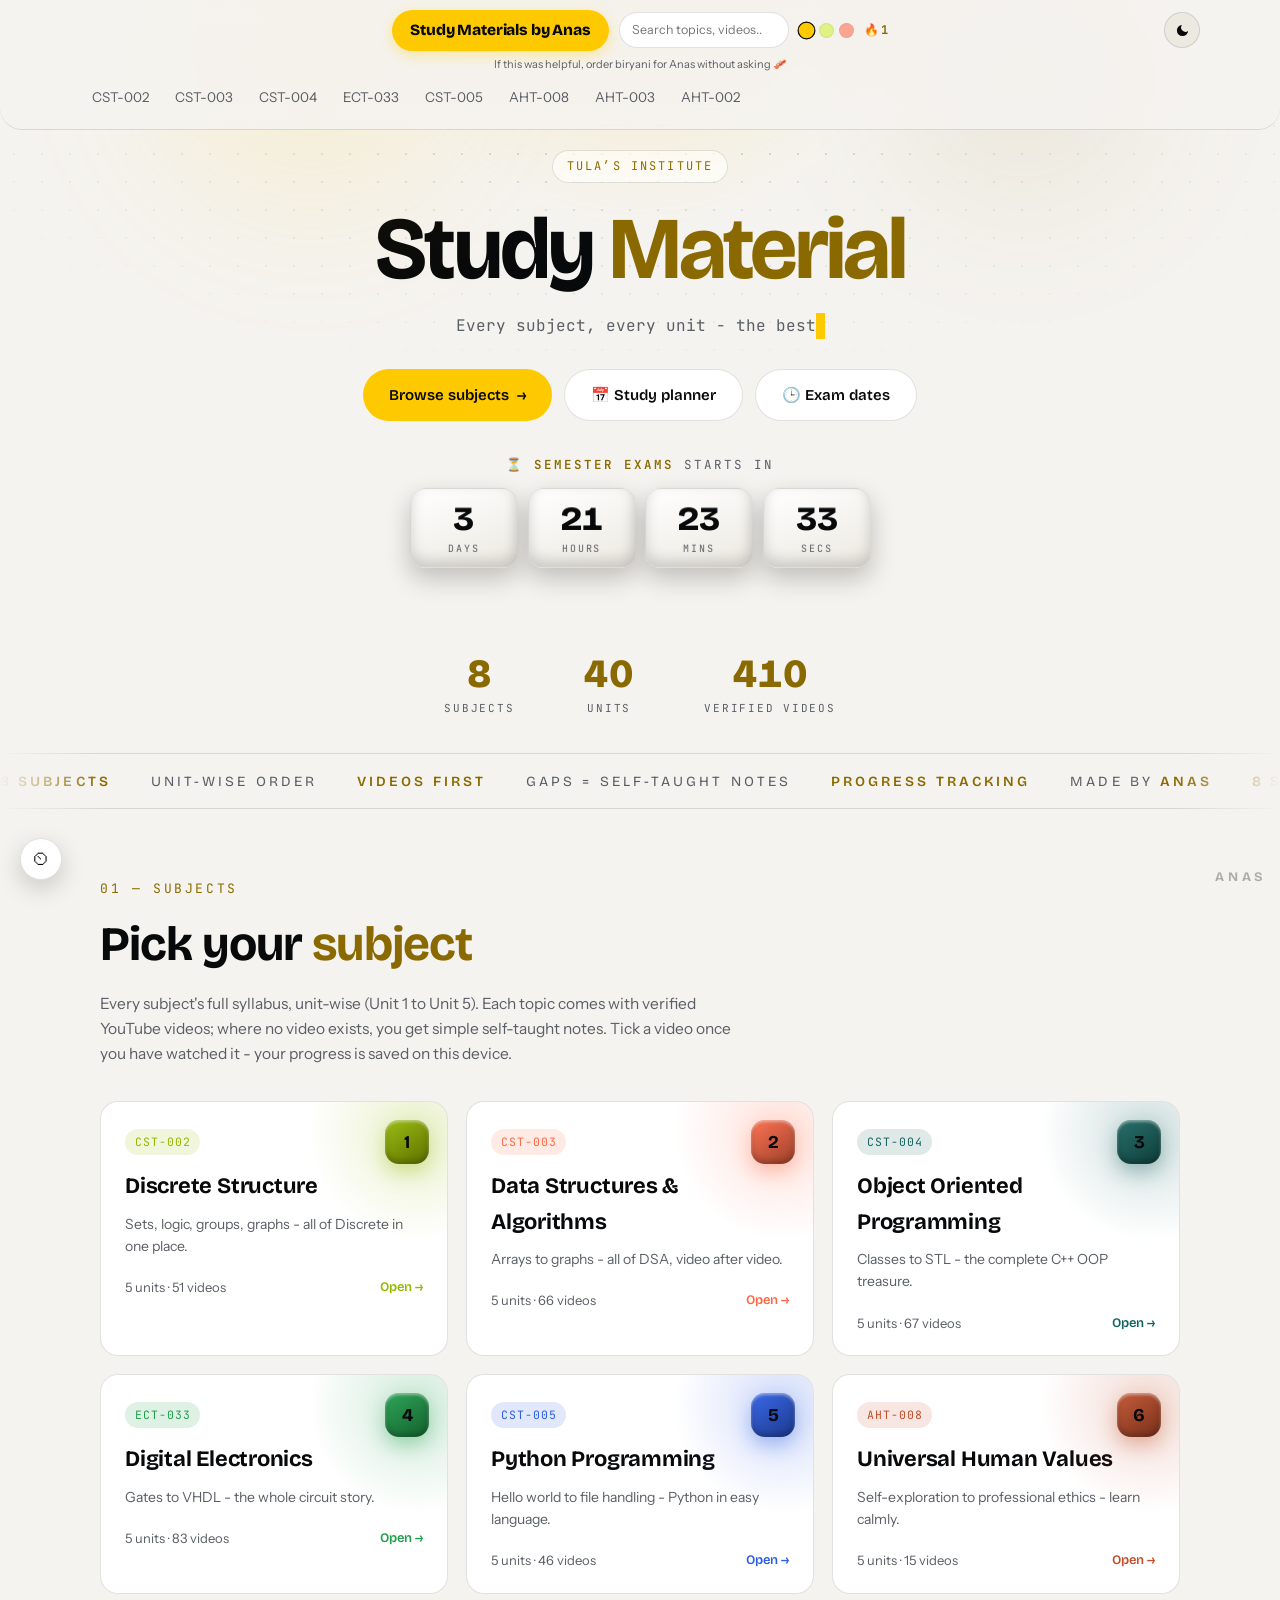
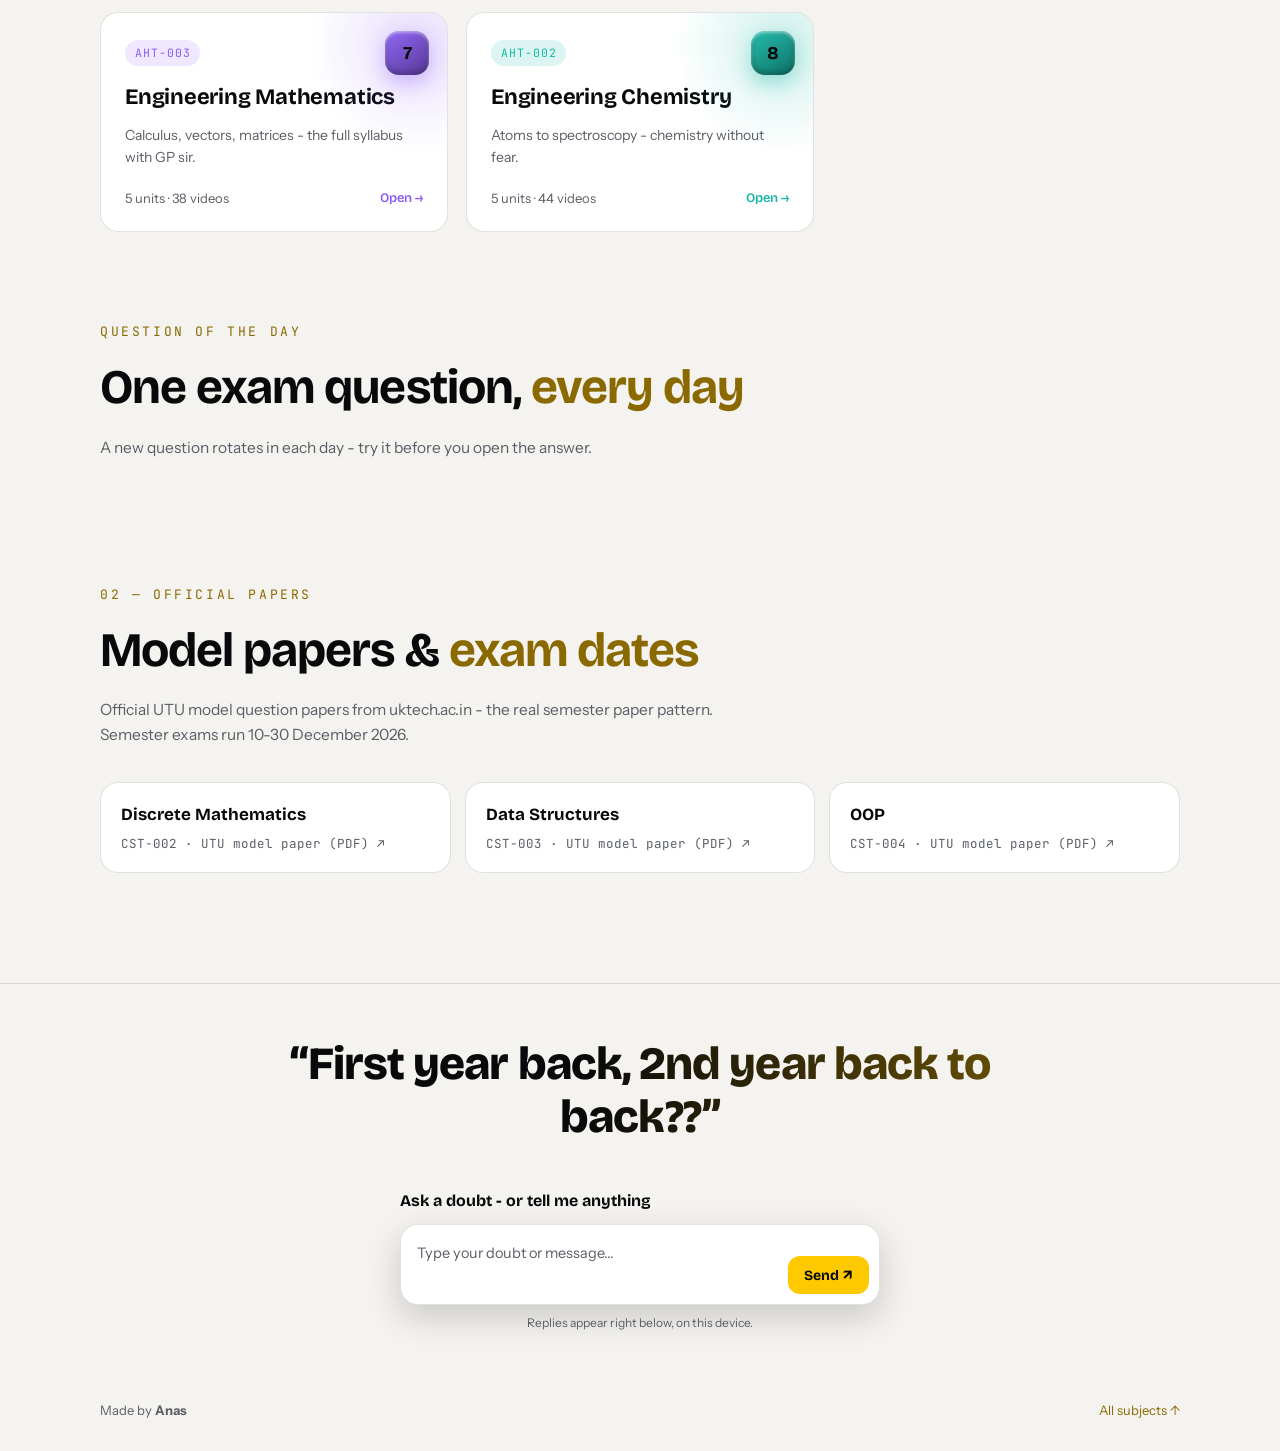
==== index.html @ 9048f7e6 "Question of the day: 32 exam-style Q&A rotating daily (hub + subject pages)" ====
<!DOCTYPE html>
<html lang="en" data-theme="hub" data-palette="p1">
<head>
<meta charset="UTF-8">
<meta name="viewport" content="width=device-width, initial-scale=1.0">
<title>Study Materials by Anas - every subject, one place</title>
<meta name="description" content="Best YouTube videos and simple notes for all Sem III and first-year subjects - unit-wise, in one place. By Anas.">
<link rel="canonical" href="https://anasamin822-dotcom.github.io/study-materials/">
<link rel="manifest" href="manifest.webmanifest">
<meta name="theme-color" content="#0B0B0F">
<link rel="apple-touch-icon" href="assets/icon-192.png">
<link rel="icon" href="data:image/svg+xml,%3Csvg xmlns='http://www.w3.org/2000/svg' viewBox='0 0 100 100'%3E%3Ctext y='.9em' font-size='90' font-family='sans-serif' font-weight='bold' fill='%23FFC900'%3EA%3C/text%3E%3C/svg%3E">
<link rel="preconnect" href="https://fonts.googleapis.com">
<link rel="preconnect" href="https://fonts.gstatic.com" crossorigin>
<link href="https://fonts.googleapis.com/css2?family=Bricolage+Grotesque:opsz,wght@12..96,400;12..96,600;12..96,700;12..96,800&family=Instrument+Sans:ital,wght@0,400;0,500;0,600;0,700;1,400&family=JetBrains+Mono:wght@400;600&display=swap" rel="stylesheet">
<script src="assets/mode.js?v=1794426647"></script>
<link rel="stylesheet" href="assets/style.css?v=1794426647">
</head>
<body data-page="hub">
<div class="page-loader"><span>Study Materials <b>by Anas</b></span></div>
<div class="dot-bg"></div>
<div class="scroll-progress"></div>
<nav class="nav">
  <div class="nav-row">
    <a class="brand" href="./">Study Materials by Anas</a>
    <div class="nav-tools">
    <div class="nav-search">
      <input type="search" data-search placeholder="Search topics, videos..." aria-label="Search topics and videos" autocomplete="off">
      <div class="search-drop" data-drop hidden></div>
    </div>
    <button class="lang-btn" type="button" data-lang-toggle hidden aria-label="Notes language toggle">EN</button>
    <div class="pal-dots" role="group" aria-label="Colour palette">
      <button type="button" data-pal="p1" style="--dot:#FFC900" aria-label="Amber palette"></button>
      <button type="button" data-pal="p2" style="--dot:#CDF22B" aria-label="Lime palette"></button>
      <button type="button" data-pal="p3" style="--dot:#FF6845" aria-label="Coral palette"></button>
    </div>
    <span class="streak" data-streak hidden title="Day streak">&#128293;<b></b></span>
    <button class="mode-toggle" type="button" aria-label="Light/dark mode toggle" aria-pressed="false"><svg class="moon" width="15" height="15" viewBox="0 0 24 24" fill="currentColor"><path d="M21 12.79A9 9 0 1 1 11.21 3 7 7 0 0 0 21 12.79z"/></svg><svg class="sun" width="16" height="16" viewBox="0 0 24 24" fill="none" stroke="currentColor" stroke-width="2" stroke-linecap="round"><circle cx="12" cy="12" r="4.2" fill="currentColor" stroke="none"/><path d="M12 2v2.5M12 19.5V22M2 12h2.5M19.5 12H22M4.6 4.6l1.8 1.8M17.6 17.6l1.8 1.8M4.6 19.4l1.8-1.8M17.6 6.4l1.8-1.8"/></svg></button>
    </div>
  </div>
  <div class="brand-quote">If this was helpful, order biryani for Anas without asking &#129363;</div>
  <div class="links"><a href="./subjects/discrete.html">CST-002</a><a href="./subjects/dsa.html">CST-003</a><a href="./subjects/oop.html">CST-004</a><a href="./subjects/de.html">ECT-033</a><a href="./subjects/python.html">CST-005</a><a href="./subjects/uhv.html">AHT-008</a><a href="./subjects/maths.html">AHT-003</a><a href="./subjects/chem.html">AHT-002</a></div>
</nav>
<header class="hero">
  <div class="aurora a1"></div><div class="aurora a2"></div>
  <div class="spotlight"></div>
  <span class="kicker">Tula&#8217;s Institute</span>
  <h1>Study <span class="accent">Material</span></h1>
  <div class="type" data-typewriter="Every subject, every unit - the best videos first, and simple notes where no video exists."></div>
  <div class="cta-row">
    <a class="btn btn-primary" data-magnetic href="#subjects">Browse subjects <span class="arrow">&rarr;</span></a>
    <a class="btn btn-ghost" data-magnetic href="planner.html">&#128197; Study planner</a>
    <a class="btn btn-ghost" data-magnetic href="datesheet.html">&#128338; Exam dates</a>
  </div>
  <div class="countdown reveal" data-countdown>
  <div class="cd-label">&#9203; <span data-cd-label>CIE 2</span> starts in</div>
  <div class="cd-grid">
    <div class="cd-card"><b data-cd-d>--</b><small>days</small></div>
    <div class="cd-card"><b data-cd-h>--</b><small>hours</small></div>
    <div class="cd-card"><b data-cd-m>--</b><small>mins</small></div>
    <div class="cd-card"><b data-cd-s>--</b><small>secs</small></div>
  </div>
</div>
</header>
<div class="stats-strip reveal">
  <div class="stat"><b data-count="8">0</b><span>subjects</span></div>
  <div class="stat"><b data-count="40">0</b><span>units</span></div>
  <div class="stat"><b data-count="410">0</b><span>verified videos</span></div>
</div>
<div class="marquee"><div class="track">
  <span><b>8 subjects</b></span><span>unit-wise order</span><span><b>videos first</b></span><span>gaps = self-taught notes</span><span><b>progress tracking</b></span><span>made by <b>Anas</b></span>
</div></div>
<main class="wrap">
<div class="continue-chip" data-continue hidden></div>
<section class="section" id="subjects">
  <div class="section-head reveal">
    <div class="num">01 &mdash; SUBJECTS</div>
    <h2>Pick your <span style="color:var(--accent-strong)">subject</span></h2>
    <p>Every subject's full syllabus, unit-wise (Unit 1 to Unit 5). Each topic comes with verified YouTube videos; where no video exists, you get simple self-taught notes. Tick a video once you have watched it - your progress is saved on this device.</p>
  </div>
  <div class="grid-cards">
<a class="card reveal" data-tilt style="--card-accent:#94B800" href="subjects/discrete.html">
  <div class="glow"></div><div class="badge3d">1</div>
  <span class="chip">CST-002</span>
  <h3>Discrete Structure</h3>
  <p>Sets, logic, groups, graphs - all of Discrete in one place.</p>
  <div class="meta"><span>5 units &middot; 51 videos</span><span class="go">Open &rarr;</span></div>
</a><a class="card reveal" data-tilt style="--card-accent:#FF6845" href="subjects/dsa.html">
  <div class="glow"></div><div class="badge3d">2</div>
  <span class="chip">CST-003</span>
  <h3>Data Structures &amp; Algorithms</h3>
  <p>Arrays to graphs - all of DSA, video after video.</p>
  <div class="meta"><span>5 units &middot; 66 videos</span><span class="go">Open &rarr;</span></div>
</a><a class="card reveal" data-tilt style="--card-accent:#17645F" href="subjects/oop.html">
  <div class="glow"></div><div class="badge3d">3</div>
  <span class="chip">CST-004</span>
  <h3>Object Oriented Programming</h3>
  <p>Classes to STL - the complete C++ OOP treasure.</p>
  <div class="meta"><span>5 units &middot; 67 videos</span><span class="go">Open &rarr;</span></div>
</a><a class="card reveal" data-tilt style="--card-accent:#1E9E4A" href="subjects/de.html">
  <div class="glow"></div><div class="badge3d">4</div>
  <span class="chip">ECT-033</span>
  <h3>Digital Electronics</h3>
  <p>Gates to VHDL - the whole circuit story.</p>
  <div class="meta"><span>5 units &middot; 83 videos</span><span class="go">Open &rarr;</span></div>
</a><a class="card reveal" data-tilt style="--card-accent:#2B5CE6" href="subjects/python.html">
  <div class="glow"></div><div class="badge3d">5</div>
  <span class="chip">CST-005</span>
  <h3>Python Programming</h3>
  <p>Hello world to file handling - Python in easy language.</p>
  <div class="meta"><span>5 units &middot; 46 videos</span><span class="go">Open &rarr;</span></div>
</a><a class="card reveal" data-tilt style="--card-accent:#C24E2A" href="subjects/uhv.html">
  <div class="glow"></div><div class="badge3d">6</div>
  <span class="chip">AHT-008</span>
  <h3>Universal Human Values</h3>
  <p>Self-exploration to professional ethics - learn calmly.</p>
  <div class="meta"><span>5 units &middot; 15 videos</span><span class="go">Open &rarr;</span></div>
</a><a class="card reveal" data-tilt style="--card-accent:#8B5CF6" href="subjects/maths.html">
  <div class="glow"></div><div class="badge3d">7</div>
  <span class="chip">AHT-003</span>
  <h3>Engineering Mathematics</h3>
  <p>Calculus, vectors, matrices - the full syllabus with GP sir.</p>
  <div class="meta"><span>5 units &middot; 38 videos</span><span class="go">Open &rarr;</span></div>
</a><a class="card reveal" data-tilt style="--card-accent:#14B8A6" href="subjects/chem.html">
  <div class="glow"></div><div class="badge3d">8</div>
  <span class="chip">AHT-002</span>
  <h3>Engineering Chemistry</h3>
  <p>Atoms to spectroscopy - chemistry without fear.</p>
  <div class="meta"><span>5 units &middot; 44 videos</span><span class="go">Open &rarr;</span></div>
</a>
  </div>
</section>
<section class="section qotd" data-qotd>
  <div class="section-head reveal">
    <div class="num">QUESTION OF THE DAY</div>
    <h2>One exam question, <span style="color:var(--accent-strong)">every day</span></h2>
    <p>A new question rotates in each day - try it before you open the answer.</p>
  </div>
  <details class="qotd-item" data-qotd-item hidden><summary>&#10067; Prove that the relation &#x27;x - y is divisible by 3&#x27; on the set of integers is an equivalence relation.  [CST-002]<span class="plus">+</span></summary><div class="qotd-ans">Reflexive: x - x = 0 = 3x0, divisible by 3. Symmetric: if 3 | (x-y) then x-y = 3k, so y-x = 3(-k), also divisible. Transitive: if x-y = 3a and y-z = 3b then x-z = 3(a+b). All three hold, so it is an equivalence relation.</div></details><details class="qotd-item" data-qotd-item hidden><summary>&#10067; State the handshaking lemma and use it to show that a graph cannot have exactly 3 vertices of odd degree.  [CST-002]<span class="plus">+</span></summary><div class="qotd-ans">Handshaking lemma: sum of all vertex degrees = 2 x (number of edges), an even number. The sum of even-degree vertices is even, so the sum over odd-degree vertices must also be even - which needs an EVEN count of odd-degree vertices. 3 is odd, so impossible.</div></details><details class="qotd-item" data-qotd-item hidden><summary>&#10067; Solve the recurrence a(n) = 5a(n-1) - 6a(n-2), with a(0) = 2, a(1) = 5.  [CST-002]<span class="plus">+</span></summary><div class="qotd-ans">Characteristic equation r^2 - 5r + 6 = 0 gives r = 2, 3. General solution a(n) = A.2^n + B.3^n. From a(0): A + B = 2; from a(1): 2A + 3B = 5. Solving: A = 1, B = 1. So a(n) = 2^n + 3^n.</div></details><details class="qotd-item" data-qotd-item hidden><summary>&#10067; Every lattice is a poset, but is every poset a lattice? Justify.  [CST-002]<span class="plus">+</span></summary><div class="qotd-ans">No. A lattice needs EVERY pair of elements to have a least upper bound (join) and greatest lower bound (meet). Counter-example: the poset {a, b, c, d} with a,b below both c,d but a,b incomparable - c and d have no unique meet below... precisely: two incomparable elements may lack a join or meet, so such a poset is not a lattice.</div></details><details class="qotd-item" data-qotd-item hidden><summary>&#10067; Convert the infix expression A + B * C to postfix, showing the stack at each step.  [CST-003]<span class="plus">+</span></summary><div class="qotd-ans">Read A -&gt; output A. &#x27;+&#x27; -&gt; push. Read B -&gt; output AB. &#x27;*&#x27; has higher precedence than &#x27;+&#x27; -&gt; push. Read C -&gt; output ABC. End: pop &#x27;*&#x27; then &#x27;+&#x27;. Postfix: A B C * +.</div></details><details class="qotd-item" data-qotd-item hidden><summary>&#10067; Why is binary search O(log n) and what is its one strict requirement?  [CST-003]<span class="plus">+</span></summary><div class="qotd-ans">Each comparison halves the search range, so n -&gt; n/2 -&gt; n/4 ... reaches 1 in log2(n) steps. Requirement: the array must be sorted (and support random access).</div></details><details class="qotd-item" data-qotd-item hidden><summary>&#10067; What is the difference between a stack and a queue? Give one application of each.  [CST-003]<span class="plus">+</span></summary><div class="qotd-ans">Stack is LIFO (push/pop at the same end - application: function-call stack or undo). Queue is FIFO (insert at rear, delete at front - application: printer job scheduling or BFS).</div></details><details class="qotd-item" data-qotd-item hidden><summary>&#10067; Show the order of visited nodes in BFS and DFS starting from the root of any 3-level binary tree. Which data structure does each use?  [CST-003]<span class="plus">+</span></summary><div class="qotd-ans">BFS visits level by level: root, then level-1 left-to-right, then level-2 left-to-right - uses a QUEUE. DFS dives down a branch to a leaf, backtracks, then takes the next branch - uses a STACK (or recursion).</div></details><details class="qotd-item" data-qotd-item hidden><summary>&#10067; What is a copy constructor and when is it called? Give one example.  [CST-004]<span class="plus">+</span></summary><div class="qotd-ans">A constructor that initialises a new object from an existing one: Complex(const Complex &amp;c). Called when an object is initialised from another object, passed by value, or returned by value. Example: Complex c2 = c1;</div></details><details class="qotd-item" data-qotd-item hidden><summary>&#10067; Predict the order of constructor and destructor calls for: class B derived from class A, object of B created in main.  [CST-004]<span class="plus">+</span></summary><div class="qotd-ans">Construction: base class A&#x27;s constructor runs first, then derived B&#x27;s. Destruction is the reverse: B&#x27;s destructor, then A&#x27;s.</div></details><details class="qotd-item" data-qotd-item hidden><summary>&#10067; What is the difference between overloading and overriding?  [CST-004]<span class="plus">+</span></summary><div class="qotd-ans">Overloading: same function name, different parameter lists, same class - resolved at COMPILE time. Overriding: same signature, one in base and one in derived class - resolved at RUN time (with virtual).</div></details><details class="qotd-item" data-qotd-item hidden><summary>&#10067; Why is a virtual base class used in multiple inheritance?  [CST-004]<span class="plus">+</span></summary><div class="qotd-ans">To fix the diamond problem: when two paths lead to the same grandparent class, a normal inheritance gives two copies of its data. Declaring the grandparent &#x27;virtual&#x27; ensures only ONE shared copy exists, removing ambiguity.</div></details><details class="qotd-item" data-qotd-item hidden><summary>&#10067; Minimise using a 3-variable K-map: F(A,B,C) = Sum of m(0, 2, 4, 6).  [ECT-033]<span class="plus">+</span></summary><div class="qotd-ans">All minterms have C = 0. Group all four 1s into one quad: every cell in the group has C&#x27; constant while A and B change, so they drop out. F = C&#x27;.</div></details><details class="qotd-item" data-qotd-item hidden><summary>&#10067; Design a full adder using two half adders and one OR gate - give the equations.  [ECT-033]<span class="plus">+</span></summary><div class="qotd-ans">First half adder: S1 = A xor B, C1 = AB. Second: Sum = S1 xor Cin, C2 = S1.Cin. Final: Carry = C1 + C2 (OR gate). Sum = A xor B xor Cin, Carry = AB + BCin + ACin.</div></details><details class="qotd-item" data-qotd-item hidden><summary>&#10067; Compare ripple (asynchronous) and synchronous counters.  [ECT-033]<span class="plus">+</span></summary><div class="qotd-ans">Ripple: flip-flops clocked by the previous output - simple but slow (delays add up) and has glitches. Synchronous: all flip-flops share one clock - faster, no cumulative delay, needs more logic. Synchronous is preferred for high speed.</div></details><details class="qotd-item" data-qotd-item hidden><summary>&#10067; Implement F(A,B,C) = Sum m(1,3,5,7) using an 8:1 MUX.  [ECT-033]<span class="plus">+</span></summary><div class="qotd-ans">Connect A,B,C to the select lines S2,S1,S0. Data input Di = 1 exactly where i is in {1,3,5,7}, else 0: D0=0, D1=1, D2=0, D3=1, D4=0, D5=1, D6=0, D7=1. (F = C, so equally all odd data lines are 1.)</div></details><details class="qotd-item" data-qotd-item hidden><summary>&#10067; What is the output of: print(type(7/2), type(7//2), 2**3)?  [CST-005]<span class="plus">+</span></summary><div class="qotd-ans">7/2 = 3.5 so float; 7//2 = 3 (floor division) so int; 2**3 = 8. Output: &lt;class &#x27;float&#x27;&gt; &lt;class &#x27;int&#x27;&gt; 8</div></details><details class="qotd-item" data-qotd-item hidden><summary>&#10067; What is the difference between a list and a tuple? When do you prefer a tuple?  [CST-005]<span class="plus">+</span></summary><div class="qotd-ans">List is mutable (can change after creation); tuple is immutable. Prefer a tuple for fixed records, as dictionary keys, or when data must not change - tuples are also faster and use less memory.</div></details><details class="qotd-item" data-qotd-item hidden><summary>&#10067; Write a one-line list comprehension for squares of even numbers from 0 to 19.  [CST-005]<span class="plus">+</span></summary><div class="qotd-ans">[x*x for x in range(20) if x % 2 == 0]  -&gt;  [0, 4, 16, 36, 64, 100, 144, 196, 256, 324]</div></details><details class="qotd-item" data-qotd-item hidden><summary>&#10067; What does &#x27;with open(...) as f:&#x27; buy you over plain open()?  [CST-005]<span class="plus">+</span></summary><div class="qotd-ans">Automatic cleanup: the file is closed for you even if an exception happens inside the block - no leaked file handles and no forgotten close() calls.</div></details><details class="qotd-item" data-qotd-item hidden><summary>&#10067; List the nine feelings (values) in relationship. Which two are explained as the foundation and the base of evaluation?  [AHT-008]<span class="plus">+</span></summary><div class="qotd-ans">Trust, respect, affection, care, guidance, reverence, glory, gratitude, love. Trust (vishwas) is the FOUNDATION value; respect (sammaan) is right evaluation - seeing that the other is similar to me.</div></details><details class="qotd-item" data-qotd-item hidden><summary>&#10067; Differentiate the needs of the Self (I) and the Body.  [AHT-008]<span class="plus">+</span></summary><div class="qotd-ans">Self needs are continuous and qualitative - happiness through feelings like trust and respect. Body needs are temporary and quantitative - physical facilities like food and shelter, needed in limited amounts. Mixing them up (seeking continuous happiness from facilities) causes dissatisfaction.</div></details><details class="qotd-item" data-qotd-item hidden><summary>&#10067; Name the four orders of nature and the innateness (svabhava) of each.  [AHT-008]<span class="plus">+</span></summary><div class="qotd-ans">Material order (existence), pranic/plant order (existence + growth), animal order (existence, growth + will to live), human order (all of these + will to live with happiness / knowledge). The first three are naturally in harmony; humans must understand to participate.</div></details><details class="qotd-item" data-qotd-item hidden><summary>&#10067; What is self-exploration (svatva)? Name its two steps.  [AHT-008]<span class="plus">+</span></summary><div class="qotd-ans">A process of dialogue within yourself - between &#x27;what I am&#x27; and &#x27;what I really want to be&#x27; (my natural acceptance). You verify each proposal on your own right, in your own living, instead of accepting or rejecting it blindly; what survives verification becomes your own understanding and you live by it.</div></details><details class="qotd-item" data-qotd-item hidden><summary>&#10067; Verify Rolle&#x27;s theorem for f(x) = x^2 - 4 on [-2, 2].  [AHT-003]<span class="plus">+</span></summary><div class="qotd-ans">f is a polynomial: continuous on [-2,2], differentiable on (-2,2). f(-2) = f(2) = 0, so end values match. f&#x27;(x) = 2x = 0 at x = 0, and 0 lies in (-2,2). All conditions satisfied - Rolle&#x27;s theorem verified with c = 0.</div></details><details class="qotd-item" data-qotd-item hidden><summary>&#10067; State the relationship between Beta and Gamma functions and evaluate Gamma(7/2).  [AHT-003]<span class="plus">+</span></summary><div class="qotd-ans">B(m,n) = Gamma(m)Gamma(n)/Gamma(m+n). Gamma(7/2) = (5/2)(3/2)(1/2)Gamma(1/2) = (15/8) x sqrt(pi) = 15 sqrt(pi) / 8, using Gamma(n+1) = n.Gamma(n) and Gamma(1/2) = sqrt(pi).</div></details><details class="qotd-item" data-qotd-item hidden><summary>&#10067; If eigen values of a 3x3 matrix A are 1, 2, 3, find the eigen values of A^2 and the determinant of A.  [AHT-003]<span class="plus">+</span></summary><div class="qotd-ans">Eigen values of A^2 are the squares: 1, 4, 9. Determinant = product of eigen values = 1 x 2 x 3 = 6. (Also trace = 1+2+3 = 6.)</div></details><details class="qotd-item" data-qotd-item hidden><summary>&#10067; What is the geometrical meaning of the gradient of a scalar function?  [AHT-003]<span class="plus">+</span></summary><div class="qotd-ans">grad(phi) is a vector pointing in the direction of the FASTEST increase of phi; its magnitude equals that maximum rate of change. The directional derivative in any direction is grad(phi) dot the unit vector in that direction.</div></details><details class="qotd-item" data-qotd-item hidden><summary>&#10067; Using MOT, find the bond order of O2 and state whether it is paramagnetic or diamagnetic.  [AHT-002]<span class="plus">+</span></summary><div class="qotd-ans">O2 has 16 electrons. Filling the MOs: (sigma1s)^2 (sigma*1s)^2 (sigma2s)^2 (sigma*2s)^2 (sigma2pz)^2 (pi2p)^4 (pi*2p)^2. Bond order = (10 - 6)/2 = 2. The two pi* electrons occupy separate orbitals with parallel spins (Hund&#x27;s rule) - so O2 is PARAMAGNETIC.</div></details><details class="qotd-item" data-qotd-item hidden><summary>&#10067; State the Nernst equation for a single electrode at 25 C and calculate E for a Zn2+/Zn electrode, E0 = -0.76 V, [Zn2+] = 0.1 M.  [AHT-002]<span class="plus">+</span></summary><div class="qotd-ans">E = E0 - (0.0591/n) log(1/[Mn+]) = E0 + (0.0591/n) log[Mn+]. For Zn, n = 2: E = -0.76 + (0.0591/2) log(0.1) = -0.76 + 0.0296 x (-1) = -0.7896 V, about -0.79 V.</div></details><details class="qotd-item" data-qotd-item hidden><summary>&#10067; Distinguish temporary and permanent hardness of water, with one removal method for each.  [AHT-002]<span class="plus">+</span></summary><div class="qotd-ans">Temporary: caused by bicarbonates of Ca/Mg, removed by BOILING (or Clark&#x27;s method - adding lime). Permanent: caused by chlorides/sulphates of Ca/Mg, NOT removed by boiling - needs lime-soda, zeolite, or ion-exchange treatment.</div></details><details class="qotd-item" data-qotd-item hidden><summary>&#10067; Write the synthesis of aspirin with the reagents and the type of reaction.  [AHT-002]<span class="plus">+</span></summary><div class="qotd-ans">Salicylic acid is heated with acetic anhydride (a drop of conc. H2SO4 as catalyst): the -OH group of salicylic acid is acetylated to -OCOCH3, giving acetylsalicylic acid (aspirin). Reaction type: esterification (acetylation).</div></details>
</section>
<section class="section" id="saved" data-saved-section hidden>
  <div class="section-head reveal">
    <div class="num">SAVED</div>
    <h2>Bookmarked <span style="color:var(--accent-strong)">videos</span></h2>
    <p>Videos you starred, kept on this device.</p>
  </div>
  <div class="grid-cards" data-saved-grid></div>
</section>
<section class="section" id="papers">
  <div class="section-head reveal">
    <div class="num">02 &mdash; OFFICIAL PAPERS</div>
    <h2>Model papers &amp; <span style="color:var(--accent-strong)">exam dates</span></h2>
    <p>Official UTU model question papers from uktech.ac.in - the real semester paper pattern. Semester exams run 10-30 December 2026.</p>
  </div>
  <div class="paper-links reveal">
    <a href="https://uktech.ac.in/newsletter/MQP/B-Tech/Discrete-Mathematics.pdf" target="_blank" rel="noopener"><b>Discrete Mathematics</b><span>CST-002 &middot; UTU model paper (PDF) &nearr;</span></a>
    <a href="https://uktech.ac.in/newsletter/MQP/B-Tech/Data-Structure.pdf" target="_blank" rel="noopener"><b>Data Structures</b><span>CST-003 &middot; UTU model paper (PDF) &nearr;</span></a>
    <a href="https://uktech.ac.in/newsletter/MQP/B-Tech/Object-Oriented-Programming-Methodology.pdf" target="_blank" rel="noopener"><b>OOP</b><span>CST-004 &middot; UTU model paper (PDF) &nearr;</span></a>
  </div>
</section>
</main>
<footer>
  <div class="footer-quote">&ldquo;First year back, 2nd year back to back??&rdquo;</div>
  <div class="chat-box reveal">
    <div class="chat-title">Ask a doubt - or tell me anything</div>
    <form class="chat-form" novalidate>
      <input type="text" name="company" class="hp-field" tabindex="-1" autocomplete="off" aria-hidden="true">
      <textarea name="message" rows="2" required maxlength="2000" placeholder="Type your doubt or message..." aria-label="Your doubt or message"></textarea>
      <button type="submit" class="chat-send">Send &#8599;</button>
    </form>
    <div class="chat-note">Replies appear right below, on this device.</div>
    <div class="chat-status" role="status" aria-live="polite"></div>
    <div class="thread" data-thread hidden></div>
  </div>
  <div class="footer-row">
    <span>Made by <b>Anas</b></span>
    <span class="visitors" data-visitors hidden>&#128064; <b></b> visitors</span>
    <span><a href="./">All subjects &uarr;</a></span>
  </div>
</footer>
<div class="watermark">Anas</div>
<script src="./assets/app.js?v=1794426647"></script>
<script src="./assets/planner-data.js?v=1794426647"></script>
<script src="./assets/features.js?v=1794426647"></script>

</body>
</html>
---- assets/style.css ----
/* ============================================================
   CIE Study Hub - design system (vanilla CSS)
   Inspiration map (see README): Aceternity (spotlight, dot grid,
   moving border, tilt), Skiper (card stack), Scrolltide (scroll
   reveals), Supahero (hero), Navbar Gallery (floating pill nav),
   Footer.design (giant footer), CTA Gallery (pill CTAs),
   hoverstat.es (hover states), darkmodedesign (dark palettes),
   fontsinuse (Space Grotesk + Inter), onepagelove/lapa.ninja/
   land-book/landing.love (landing structure), minimal.gallery /
   httpster / siteinspire / designmadeingermany (type + grid
   discipline on light pages), bestwebsite.gallery (marquee,
   big numbers), Refero Styles (per-section style switch),
   componentry.dev (animated accordions/tabs), 3D Icons (chunky
   icon badges).
   ============================================================ */

:root {
  --font-display: "Bricolage Grotesque", "Instrument Sans", system-ui, sans-serif;
  --font-body: "Instrument Sans", system-ui, -apple-system, sans-serif;
  --font-mono: "JetBrains Mono", ui-monospace, "SF Mono", monospace;
  --radius: 18px;
  --nav-h: 64px;
}

/* ---------- per-page themes ---------- */
[data-theme="hub"]     { --bg:#08090B; --surface:#101216; --surface-2:#16181d; --text:#F5F3EF; --muted:#9aa0a8; --accent:#FFC900; --accent-ink:#08090B; --accent-strong:#FFC900; --accent-2:#FFC900; --line:rgba(245,243,239,.09); }
[data-theme="discrete"]{ --bg:#08090B; --surface:#0f120c; --surface-2:#151a10; --text:#F5F3EF; --muted:#9aa08f; --accent:#CDF22B; --accent-ink:#0c0f08; --accent-strong:#CDF22B; --accent-2:#CDF22B; --line:rgba(205,242,43,.14); }
[data-theme="dsa"]     { --bg:#0B0A0A; --surface:#151112; --surface-2:#1c1718; --text:#F5F3EF; --muted:#a89e9e; --accent:#FF6845; --accent-ink:#140b08; --accent-strong:#FF6845; --accent-2:#FF6845; --line:rgba(255,104,69,.16); }
[data-theme="oop"]     { --bg:#F3EEE8; --surface:#FBF8F3; --surface-2:#EFE9E0; --text:#17201F; --muted:#5d6663; --accent:#17645F; --accent-ink:#F3EEE8; --accent-strong:#17645F; --accent-2:#17645F; --line:rgba(23,100,95,.18); }
[data-theme="de"]      { --bg:#070B08; --surface:#0B120D; --surface-2:#0F1811; --text:#D9F2DF; --muted:#7fa58b; --accent:#22C55E; --accent-ink:#041007; --accent-strong:#22C55E; --accent-2:#22C55E; --line:rgba(34,197,94,.16); }
[data-theme="python"]  { --bg:#FAF8F3; --surface:#FFFFFF; --surface-2:#F1EDE4; --text:#101828; --muted:#667085; --accent:#2B5CE6; --accent-ink:#FAF8F3; --accent-strong:#2B5CE6; --accent-2:#2B5CE6; --line:rgba(16,24,40,.10); }
[data-theme="uhv"]     { --bg:#F3EEE8; --surface:#FBF7F0; --surface-2:#ECE4D8; --text:#241A12; --muted:#6E5F4F; --accent:#C24E2A; --accent-ink:#FBF7F0; --accent-strong:#C24E2A; --accent-2:#C24E2A; --line:rgba(36,26,18,.12); }
[data-theme="maths"]   { --bg:#0A0A12; --surface:#12121D; --surface-2:#181826; --text:#EDEDF5; --muted:#9B9BB0; --accent:#A78BFA; --accent-ink:#120f1e; --accent-strong:#A78BFA; --accent-2:#A78BFA; --line:rgba(167,139,250,.16); }
[data-theme="chem"]    { --bg:#081110; --surface:#0C1A19; --surface-2:#102220; --text:#E8F4F2; --muted:#8AAEA9; --accent:#2DD4BF; --accent-ink:#04211d; --accent-strong:#2DD4BF; --accent-2:#2DD4BF; --line:rgba(45,212,191,.15); }

/* ---------- light/dark palettes (3 reel combos, ?palette=p1|p2|p3&mode=light|dark) ---------- */
[data-palette="p1"] { --bg:#F5F3EF; --surface:#FFFFFF; --surface-2:#ECE9E1; --text:#08090B; --muted:#5A5E66; --accent:#FFC900; --accent-ink:#08090B; --accent-strong:#8A6A00; --accent-2:#8A6A00; --line:rgba(8,9,11,.12); }
[data-palette="p1"][data-mode="dark"] { --bg:#08090B; --surface:#101216; --surface-2:#16181D; --text:#F5F3EF; --muted:#9AA0A8; --accent:#FFC900; --accent-ink:#08090B; --accent-strong:#FFC900; --accent-2:#FFC900; --line:rgba(245,243,239,.10); }
[data-palette="p2"] { --bg:#FAF8F3; --surface:#FFFFFF; --surface-2:#EFEDE3; --text:#08090B; --muted:#5C6155; --accent:#CDF22B; --accent-ink:#131A06; --accent-strong:#557A00; --accent-2:#557A00; --line:rgba(8,9,11,.12); }
[data-palette="p2"][data-mode="dark"] { --bg:#0A0C07; --surface:#101408; --surface-2:#161B0D; --text:#F5F3EF; --muted:#9AA08F; --accent:#CDF22B; --accent-ink:#0C0F08; --accent-strong:#CDF22B; --accent-2:#CDF22B; --line:rgba(205,242,43,.14); }
[data-palette="p3"] { --bg:#F3EEE8; --surface:#FBF8F3; --surface-2:#ECE4D8; --text:#17201F; --muted:#5D6663; --accent:#FF6845; --accent-ink:#FFF8F4; --accent-strong:#C24E2A; --accent-2:#17645F; --line:rgba(23,32,31,.13); }
[data-palette="p3"][data-mode="dark"] { --bg:#0B0A0A; --surface:#151112; --surface-2:#1C1718; --text:#F5F3EF; --muted:#A89E9E; --accent:#FF6845; --accent-ink:#140B08; --accent-strong:#FF6845; --accent-2:#2FA79F; --line:rgba(255,104,69,.16); }

/* ---------- light/dark mode toggle ---------- */
.mode-toggle {
  flex: none; width: 36px; height: 36px; border-radius: 999px; cursor: pointer;
  display: grid; place-items: center;
  background: var(--surface-2); border: 1px solid var(--line); color: var(--text);
  transition: border-color .2s, transform .2s;
}
.mode-toggle:hover { border-color: var(--accent); transform: translateY(-1px); }
.mode-toggle .sun { display: none; }
[data-mode="dark"] .mode-toggle .sun { display: block; }
[data-mode="dark"] .mode-toggle .moon { display: none; }

* { box-sizing: border-box; margin: 0; padding: 0; }
html { scroll-behavior: smooth; }
body {
  background: var(--bg);
  color: var(--text);
  font-family: var(--font-body);
  line-height: 1.6;
  overflow-x: hidden;
  -webkit-font-smoothing: antialiased;
}
::selection { background: var(--accent); color: var(--accent-ink); }
a { color: inherit; }

/* ---------- dot grid background (Aceternity) ---------- */
.dot-bg {
  position: fixed; inset: 0; z-index: 0; pointer-events: none;
  background-image: radial-gradient(circle, var(--line) 1px, transparent 1px);
  background-size: 28px 28px;
  mask-image: radial-gradient(ellipse 90% 60% at 50% 0%, black 30%, transparent 75%);
  -webkit-mask-image: radial-gradient(ellipse 90% 60% at 50% 0%, black 30%, transparent 75%);
}

/* ---------- floating pill navbar (Navbar Gallery + Aceternity) ---------- */
.nav {
  position: fixed; top: 0; left: 0; right: 0;
  z-index: 50; display: flex; flex-direction: column; gap: 8px;
  padding: 10px 16px 12px; border-radius: 0 0 22px 22px;
  background: color-mix(in srgb, var(--bg) 88%, transparent);
  border-bottom: 1px solid var(--line);
  backdrop-filter: blur(14px); -webkit-backdrop-filter: blur(14px);
}
.nav .nav-row {
  position: relative; display: flex; align-items: center; justify-content: center;
  width: 100%; max-width: 1120px; margin: 0 auto; gap: 10px;
}
.nav .nav-row .mode-toggle { position: absolute; right: 0; top: 50%; transform: translateY(-50%); }
.nav .nav-row .mode-toggle:hover { transform: translateY(-50%) scale(1.06); }
.nav .links { width: 100%; max-width: 1120px; margin: 0 auto; }
.nav .brand-quote {
  width: 100%; max-width: 1120px; margin: -2px auto 0; text-align: center;
  font-size: 11px; color: var(--muted); line-height: 1.3;
}
.nav .brand {
  position: relative; overflow: hidden;
  font-family: var(--font-display); font-weight: 800; font-size: 15.5px; letter-spacing: -.01em;
  padding: 8px 18px; border-radius: 999px; text-decoration: none;
  background: var(--accent); color: var(--accent-ink); white-space: nowrap;
  box-shadow: 0 4px 14px color-mix(in srgb, var(--accent) 35%, transparent);
}
.nav .brand::after {
  content: ""; position: absolute; top: 0; left: -60%; width: 40%; height: 100%;
  background: linear-gradient(105deg, transparent, rgba(255,255,255,.55), transparent);
  animation: brand-shine 4.5s ease-in-out infinite;
}
@keyframes brand-shine { 0%, 55% { left: -60%; } 85%, 100% { left: 130%; } }
.nav .links { display: flex; gap: 2px; overflow-x: auto; scrollbar-width: none; }
.nav .links::-webkit-scrollbar { display: none; }
.nav .links a {
  text-decoration: none; font-size: 13.5px; color: var(--muted);
  padding: 8px 12px; border-radius: 999px; white-space: nowrap;
  transition: color .2s, background .2s;
}
.nav .links a:hover, .nav .links a.active { color: var(--text); background: var(--surface-2); }

/* ---------- hero (Supahero + Aceternity spotlight) ---------- */
.hero { position: relative; z-index: 1; padding: 150px 20px 60px; text-align: center; overflow: hidden; }
.aurora { position: absolute; border-radius: 50%; filter: blur(70px); pointer-events: none; opacity: .5; }
.aurora.a1 {
  width: 420px; height: 420px; top: -160px; left: 8%;
  background: radial-gradient(circle, color-mix(in srgb, var(--accent) 38%, transparent), transparent 70%);
  animation: aurora-drift 14s ease-in-out infinite alternate;
}
.aurora.a2 {
  width: 360px; height: 360px; top: -100px; right: 6%;
  background: radial-gradient(circle, color-mix(in srgb, var(--accent-2) 26%, transparent), transparent 70%);
  animation: aurora-drift 18s ease-in-out infinite alternate-reverse;
}
@keyframes aurora-drift {
  from { transform: translate(0, 0) scale(1); }
  to { transform: translate(60px, 46px) scale(1.15); }
}
.scroll-progress {
  position: fixed; top: 0; left: 0; height: 3px; width: 0; z-index: 60;
  background: linear-gradient(90deg, var(--accent), var(--accent-2));
  box-shadow: 0 0 12px color-mix(in srgb, var(--accent) 60%, transparent);
}
.spotlight {
  position: absolute; top: -180px; left: 50%; transform: translateX(-50%);
  width: min(760px, 92vw); height: 460px; pointer-events: none;
  background: radial-gradient(ellipse at top, color-mix(in srgb, var(--accent) 26%, transparent), transparent 62%);
  filter: blur(10px);
}
.hero .kicker {
  display: inline-block; font-family: var(--font-mono); font-size: 12px;
  letter-spacing: .18em; text-transform: uppercase; color: var(--accent-strong);
  border: 1px solid var(--line); border-radius: 999px; padding: 6px 14px;
  background: color-mix(in srgb, var(--surface) 70%, transparent);
  margin-bottom: 22px;
}
.hero h1 {
  font-family: var(--font-display); font-weight: 700;
  font-size: clamp(40px, 8vw, 88px); line-height: 1.02; letter-spacing: -.03em;
}
.hero h1 .accent { color: var(--accent-strong); }
.hero .type {
  margin-top: 18px; font-family: var(--font-mono); font-size: clamp(13px, 2.4vw, 16px);
  color: var(--muted); min-height: 1.6em;
}
.hero .type .caret { display: inline-block; width: 9px; background: var(--accent); color: transparent; animation: blink 1s steps(1) infinite; }
@keyframes blink { 50% { opacity: 0; } }
.hero .cta-row { margin-top: 30px; display: flex; gap: 12px; justify-content: center; flex-wrap: wrap; }

/* ---------- CTA pills (CTA Gallery + Aceternity moving border) ---------- */
.btn {
  position: relative; display: inline-flex; align-items: center; gap: 8px;
  font-family: var(--font-display); font-weight: 600; font-size: 15px;
  padding: 13px 26px; border-radius: 999px; text-decoration: none;
  transition: transform .2s, box-shadow .2s;
}
.btn-primary { background: var(--accent); color: var(--accent-ink); }
.btn-ghost { border: 1px solid var(--line); color: var(--text); background: var(--surface); }
.btn:hover { transform: translateY(-2px); }
.btn-primary:hover { box-shadow: 0 8px 30px color-mix(in srgb, var(--accent) 40%, transparent); }
.btn .arrow { transition: transform .2s; }
.btn:hover .arrow { transform: translateX(4px); }

/* ---------- marquee (bestwebsite.gallery) ---------- */
.marquee {
  position: relative; z-index: 1; overflow: hidden; white-space: nowrap;
  border-top: 1px solid var(--line); border-bottom: 1px solid var(--line);
  padding: 14px 0; margin: 30px 0 0;
  mask-image: linear-gradient(90deg, transparent, black 8%, black 92%, transparent);
  -webkit-mask-image: linear-gradient(90deg, transparent, black 8%, black 92%, transparent);
}
.marquee .track { display: inline-flex; gap: 40px; animation: scroll 30s linear infinite; }
.marquee span {
  font-family: var(--font-display); font-size: 14px; letter-spacing: .22em;
  text-transform: uppercase; color: var(--muted);
}
.marquee span b { color: var(--accent-strong); font-weight: 600; }
@keyframes scroll { to { transform: translateX(-50%); } }

/* ---------- sections ---------- */
.wrap { position: relative; z-index: 1; max-width: 1120px; margin: 0 auto; padding: 0 20px; }
.section { padding: 70px 0 20px; }
.section-head { margin-bottom: 34px; }
.section-head .num {
  font-family: var(--font-mono); font-size: 13px; color: var(--accent-strong); letter-spacing: .2em;
}
.section-head h2 {
  font-family: var(--font-display); font-weight: 700; letter-spacing: -.02em;
  font-size: clamp(28px, 5vw, 48px); margin-top: 6px;
}
.section-head p { color: var(--muted); margin-top: 10px; max-width: 640px; font-size: 15.5px; }

/* ---------- subject cards on hub (tilt + bento) ---------- */
.grid-cards { display: grid; grid-template-columns: repeat(auto-fill, minmax(300px, 1fr)); gap: 18px; }
.card {
  position: relative; display: block; text-decoration: none;
  background: var(--surface); border: 1px solid var(--line); border-radius: var(--radius);
  padding: 26px 24px 22px; overflow: hidden;
  transition: transform .25s, border-color .25s, box-shadow .25s;
  transform-style: preserve-3d; will-change: transform;
}
.card:hover { border-color: color-mix(in srgb, var(--accent) 45%, transparent); box-shadow: 0 18px 50px rgba(0,0,0,.28); }
.card .chip {
  display: inline-block; font-family: var(--font-mono); font-size: 11.5px; letter-spacing: .08em;
  color: var(--accent-strong); background: color-mix(in srgb, var(--accent) 14%, transparent);
  padding: 4px 10px; border-radius: 999px; margin-bottom: 14px;
}
.card h3 { font-family: var(--font-display); font-size: 22px; font-weight: 700; letter-spacing: -.01em; }
.card p { color: var(--muted); font-size: 14px; margin-top: 8px; }
.card .meta { display: flex; justify-content: space-between; align-items: center; margin-top: 20px; font-size: 13px; color: var(--muted); }
.card .meta .go { color: var(--accent-strong); font-family: var(--font-display); font-weight: 600; }
.card .glow {
  position: absolute; width: 220px; height: 220px; border-radius: 50%;
  background: radial-gradient(circle, color-mix(in srgb, var(--accent) 18%, transparent), transparent 70%);
  top: -80px; right: -80px; pointer-events: none;
}
.card .badge3d {
  position: absolute; top: 18px; right: 18px; width: 44px; height: 44px; border-radius: 14px;
  display: grid; place-items: center; font-family: var(--font-display); font-weight: 700; font-size: 18px;
  background: linear-gradient(145deg, color-mix(in srgb, var(--accent) 90%, white), color-mix(in srgb, var(--accent) 60%, black));
  color: var(--accent-ink); box-shadow: 0 8px 20px color-mix(in srgb, var(--accent) 35%, transparent), inset 0 2px 3px rgba(255,255,255,.45), inset 0 -3px 6px rgba(0,0,0,.25);
}

/* ---------- unit cards on subject pages ---------- */
.unit {
  background: var(--surface); border: 1px solid var(--line); border-radius: var(--radius);
  padding: 28px 26px; margin-bottom: 22px; position: relative; overflow: hidden;
}
.unit::before {
  content: ""; position: absolute; inset: 0 auto 0 0; width: 3px;
  background: linear-gradient(180deg, var(--accent), transparent);
}
.unit h3 { font-family: var(--font-display); font-size: 21px; font-weight: 700; }
.unit .unit-sub { color: var(--muted); font-size: 13.5px; font-family: var(--font-mono); margin-top: 4px; }
.topic { margin-top: 20px; }
.topic .topic-name {
  font-size: 15px; font-weight: 600; display: flex; align-items: center; gap: 10px;
}
.topic .topic-name .tick { width: 8px; height: 8px; border-radius: 50%; background: var(--accent); flex: none; }
.pills { display: flex; flex-wrap: wrap; gap: 9px; margin-top: 11px; }
.pill {
  display: inline-flex; align-items: center; gap: 8px; text-decoration: none;
  font-size: 13.5px; color: var(--text); background: var(--surface-2);
  border: 1px solid var(--line); border-radius: 999px; padding: 8px 14px;
  transition: transform .18s, background .18s, color .18s, border-color .18s;
  position: relative;
}
.pill svg { flex: none; opacity: .8; }
.pill:hover { background: var(--accent); color: var(--accent-ink); border-color: var(--accent); transform: translateY(-2px); }
.pill:hover svg { opacity: 1; }
.pill.done { opacity: .45; text-decoration: line-through; }
.pill .check {
  display: inline-grid; place-items: center; width: 16px; height: 16px; border-radius: 50%;
  border: 1.5px solid currentColor; font-size: 10px; flex: none; cursor: pointer;
}
.pill.done .check { background: var(--accent); border-color: var(--accent); color: var(--accent-ink); }

/* ---------- note accordion (componentry.dev style) ---------- */
.note {
  margin-top: 12px; border: 1px dashed color-mix(in srgb, var(--accent) 40%, transparent);
  border-radius: 14px; overflow: hidden; background: color-mix(in srgb, var(--accent) 5%, transparent);
}
.note summary {
  cursor: pointer; list-style: none; padding: 13px 16px; font-size: 14px; font-weight: 600;
  display: flex; align-items: center; gap: 10px; color: var(--accent-strong);
}
.note summary::-webkit-details-marker { display: none; }
.note summary .plus { margin-left: auto; font-family: var(--font-display); transition: transform .25s; }
.note[open] summary .plus { transform: rotate(45deg); }
.note .note-body { padding: 4px 18px 18px; font-size: 14.5px; color: var(--text); }
.note .note-body p { margin: 8px 0; }
.note .note-body ul, .note .note-body ol { margin: 8px 0 8px 22px; }
.note .note-body li { margin: 4px 0; }
.note .note-body b { color: var(--accent-strong); }
.note .note-body .analogy {
  border-left: 3px solid var(--accent); padding: 8px 12px; margin: 10px 0;
  background: color-mix(in srgb, var(--accent) 7%, transparent); border-radius: 0 10px 10px 0;
  font-style: italic;
}
.note .note-body code { font-family: var(--font-mono); font-size: 13px; background: var(--surface-2); padding: 2px 7px; border-radius: 6px; }
.note .note-body table { border-collapse: collapse; margin: 10px 0; width: 100%; font-size: 13.5px; }
.note .note-body th, .note .note-body td { border: 1px solid var(--line); padding: 7px 10px; text-align: left; }
.note .note-body th { background: var(--surface-2); font-family: var(--font-display); }

/* ---------- exam section tabs ---------- */
.exam-tag {
  display: inline-flex; align-items: center; gap: 8px; font-family: var(--font-mono);
  font-size: 12px; letter-spacing: .14em; text-transform: uppercase;
  color: var(--accent-strong); margin-bottom: 8px;
}

/* ---------- countdown (3D flip-style cards) ---------- */
.countdown { margin: 34px auto 0; max-width: 460px; }
.cd-label {
  font-family: var(--font-mono); font-size: 12.5px; letter-spacing: .16em;
  text-transform: uppercase; color: var(--muted); margin-bottom: 12px;
}
.cd-label span { color: var(--accent-strong); font-weight: 600; }
.cd-grid { display: grid; grid-template-columns: repeat(4, 1fr); gap: 10px; }
.cd-card {
  position: relative; border-radius: 16px; padding: 14px 6px 10px;
  background: linear-gradient(160deg, var(--surface) 0%, var(--surface-2) 100%);
  border: 1px solid var(--line);
  box-shadow: 0 10px 24px rgba(0,0,0,.22), inset 0 2px 2px rgba(255,255,255,.09), inset 0 -6px 14px rgba(0,0,0,.16);
  transform: perspective(500px) rotateX(8deg);
  transition: transform .25s ease;
}
.countdown:hover .cd-card { transform: perspective(500px) rotateX(0deg) translateY(-3px); }
.cd-card b {
  display: block; font-family: var(--font-display); font-weight: 800;
  font-size: clamp(24px, 6vw, 34px); line-height: 1; color: var(--text);
  font-variant-numeric: tabular-nums;
}
.cd-card b.tick { animation: cd-pop .3s ease; }
@keyframes cd-pop { 40% { transform: scale(1.18); color: var(--accent-strong); } }
.cd-card small {
  display: block; margin-top: 5px; font-family: var(--font-mono); font-size: 10px;
  letter-spacing: .18em; text-transform: uppercase; color: var(--muted);
}

/* ---------- footer quote + chat box ---------- */
footer { position: relative; z-index: 1; margin-top: 90px; border-top: 1px solid var(--line); }
.footer-quote {
  font-family: var(--font-display); font-weight: 800; text-align: center;
  font-size: clamp(24px, 5.4vw, 46px); letter-spacing: -.02em; line-height: 1.15;
  padding: 54px 20px 10px; max-width: 900px; margin: 0 auto;
  background: linear-gradient(92deg, var(--text) 20%, var(--accent-strong) 50%, var(--text) 80%);
  background-size: 220% 100%;
  -webkit-background-clip: text; background-clip: text; color: transparent;
  animation: quote-flow 7s ease-in-out infinite;
}
@keyframes quote-flow { 0%, 100% { background-position: 0% 0; } 50% { background-position: 100% 0; } }
.chat-box {
  max-width: 520px; margin: 34px auto 0; padding: 0 20px;
}
.chat-title {
  font-family: var(--font-display); font-weight: 700; font-size: 16px; margin-bottom: 10px;
}
.chat-form {
  display: flex; gap: 8px; align-items: flex-end;
  background: var(--surface); border: 1px solid var(--line); border-radius: 18px;
  padding: 10px; box-shadow: 0 12px 34px rgba(0,0,0,.18);
  transition: border-color .2s, box-shadow .2s;
}
.chat-form:focus-within { border-color: color-mix(in srgb, var(--accent) 55%, transparent); box-shadow: 0 12px 34px color-mix(in srgb, var(--accent) 18%, transparent); }
.chat-form textarea {
  flex: 1; resize: none; border: 0; outline: 0; background: transparent;
  color: var(--text); font-family: var(--font-body); font-size: 14.5px; line-height: 1.5;
  padding: 8px 6px; max-height: 120px;
}
.chat-form textarea::placeholder { color: var(--muted); }
.chat-send {
  flex: none; border: 0; cursor: pointer; border-radius: 12px;
  font-family: var(--font-display); font-weight: 700; font-size: 14px;
  padding: 10px 16px; background: var(--accent); color: var(--accent-ink);
  transition: transform .18s, box-shadow .18s;
}
.chat-send:hover { transform: translateY(-2px); box-shadow: 0 6px 18px color-mix(in srgb, var(--accent) 40%, transparent); }
.chat-send:disabled { opacity: .55; cursor: wait; transform: none; }
.hp-field { position: absolute; left: -9999px; width: 1px; height: 1px; opacity: 0; }
.chat-status { min-height: 20px; margin-top: 8px; font-size: 13px; color: var(--muted); text-align: center; }
.chat-status.ok { color: var(--accent-strong); }
.footer-row {
  display: flex; justify-content: space-between; align-items: center; flex-wrap: wrap; gap: 10px;
  max-width: 1120px; margin: 0 auto; padding: 26px 20px 30px;
  color: var(--muted); font-size: 13px;
}
.footer-row a { color: var(--accent-strong); text-decoration: none; }

/* ---------- fixed watermark ---------- */
.watermark {
  position: fixed; right: 14px; bottom: 12px; z-index: 40;
  font-family: var(--font-display); font-weight: 700; font-size: 13px; letter-spacing: .28em;
  color: color-mix(in srgb, var(--text) 30%, transparent); text-transform: uppercase;
  pointer-events: none; user-select: none;
}

/* ---------- scroll reveal (Scrolltide) ---------- */
.reveal { opacity: 0; transform: translateY(26px); transition: opacity .7s ease, transform .7s ease; }
.reveal.in { opacity: 1; transform: none; }

/* ---------- theme flavour overrides ---------- */
[data-theme="discrete"] .card, [data-theme="discrete"] .unit {
  border: 1.5px solid color-mix(in srgb, var(--accent) 30%, transparent);
  box-shadow: 6px 6px 0 color-mix(in srgb, var(--accent) 22%, transparent);
  border-radius: 12px;
}
[data-theme="discrete"] .card:hover { box-shadow: 9px 9px 0 color-mix(in srgb, var(--accent) 35%, transparent); transform: translate(-2px,-2px); }
[data-theme="dsa"] .card, [data-theme="dsa"] .unit, [data-theme="chem"] .card, [data-theme="chem"] .unit {
  background: color-mix(in srgb, var(--surface) 72%, transparent);
  backdrop-filter: blur(10px); -webkit-backdrop-filter: blur(10px);
}
[data-theme="de"] body, [data-theme="de"] .hero h1 { font-family: var(--font-mono); }
[data-theme="de"] .hero h1, [data-theme="de"] .section-head h2, [data-theme="de"] .unit h3, [data-theme="de"] .card h3 { font-family: var(--font-mono); letter-spacing: -.01em; }
[data-theme="python"] .dot-bg, [data-theme="uhv"] .dot-bg, [data-theme="oop"] .dot-bg { opacity: .6; }

/* ---------- page loader ---------- */
.page-loader {
  position: fixed; inset: 0; z-index: 100; display: grid; place-items: center;
  background: var(--bg); animation: loader-out .45s ease .55s forwards;
}
.page-loader span {
  font-family: var(--font-display); font-weight: 800; font-size: 20px; letter-spacing: -.01em;
  animation: loader-pop .5s ease;
}
.page-loader b { color: var(--accent-strong); }
@keyframes loader-pop { from { transform: scale(.9); opacity: 0; } }
@keyframes loader-out { to { opacity: 0; visibility: hidden; } }

/* ---------- stats strip (animated counters) ---------- */
.stats-strip {
  position: relative; z-index: 1; display: flex; justify-content: center; gap: clamp(24px, 7vw, 70px);
  padding: 26px 20px 4px; flex-wrap: wrap;
}
.stat b {
  display: block; font-family: var(--font-display); font-weight: 800;
  font-size: clamp(28px, 5vw, 40px); line-height: 1; color: var(--accent-strong);
  font-variant-numeric: tabular-nums;
}
.stat span {
  font-family: var(--font-mono); font-size: 11px; letter-spacing: .16em;
  text-transform: uppercase; color: var(--muted);
}
.stat { text-align: center; }

/* ---------- continue chip ---------- */
.continue-chip { margin-top: 26px; }
.continue-chip a {
  display: inline-flex; align-items: center; gap: 8px; text-decoration: none;
  font-family: var(--font-display); font-weight: 600; font-size: 14px;
  background: var(--surface); border: 1px dashed color-mix(in srgb, var(--accent) 55%, transparent);
  color: var(--text); border-radius: 999px; padding: 10px 18px;
  transition: transform .2s, border-color .2s;
}
.continue-chip a:hover { transform: translateY(-2px); border-color: var(--accent); }
.continue-chip a b { color: var(--accent-strong); }

/* ---------- active nav pill: animated gradient border ---------- */
.nav .links a.active {
  position: relative; color: var(--text); background: transparent;
}
.nav .links a.active::before {
  content: ""; position: absolute; inset: 0; border-radius: 999px; padding: 1.5px;
  background: linear-gradient(120deg, var(--accent), transparent 40%, var(--accent-2), transparent 70%, var(--accent));
  background-size: 250% 100%;
  -webkit-mask: linear-gradient(#fff 0 0) content-box, linear-gradient(#fff 0 0);
  -webkit-mask-composite: xor; mask-composite: exclude;
  animation: border-flow 4s linear infinite;
}
@keyframes border-flow { to { background-position: 250% 0; } }

/* ---------- card per-subject accent ---------- */
.card .badge3d {
  background: linear-gradient(145deg, color-mix(in srgb, var(--card-accent, var(--accent)) 92%, white), color-mix(in srgb, var(--card-accent, var(--accent)) 62%, black));
  box-shadow: 0 8px 20px color-mix(in srgb, var(--card-accent, var(--accent)) 38%, transparent), inset 0 2px 3px rgba(255,255,255,.45), inset 0 -3px 6px rgba(0,0,0,.25);
  animation: badge-float 5s ease-in-out infinite;
}
@keyframes badge-float { 0%, 100% { transform: translateY(0) rotate(0deg); } 50% { transform: translateY(-4px) rotate(-3deg); } }
.card .chip {
  color: var(--card-accent, var(--accent-strong));
  background: color-mix(in srgb, var(--card-accent, var(--accent)) 14%, transparent);
}
.card:hover { border-color: color-mix(in srgb, var(--card-accent, var(--accent)) 50%, transparent); }
.card .glow { background: radial-gradient(circle, color-mix(in srgb, var(--card-accent, var(--accent)) 20%, transparent), transparent 70%); }
.card .meta .go { color: var(--card-accent, var(--accent-strong)); }

/* ---------- heading word reveal ---------- */
.section-head h2 .w {
  display: inline-block; opacity: 0; transform: translateY(105%) rotate(2deg);
  transition: transform .6s cubic-bezier(.2,.7,.2,1), opacity .5s;
}
.section-head h2.in .w, .reveal.in .section-head h2 .w, .section-head.reveal.in h2 .w { opacity: 1; transform: none; }

/* ---------- tick micro-interaction ---------- */
.pill .check.pop { animation: tick-pop .35s cubic-bezier(.2,1.6,.4,1); }
@keyframes tick-pop { 40% { transform: scale(1.45); } }

/* ---------- cursor glow + trail (desktop only) ---------- */
.cursor-glow {
  position: fixed; width: 340px; height: 340px; border-radius: 50%; z-index: 0;
  pointer-events: none; left: 0; top: 0; transform: translate(-50%, -50%);
  background: radial-gradient(circle, color-mix(in srgb, var(--accent) 9%, transparent), transparent 65%);
}
.cursor-dot {
  position: fixed; z-index: 99; pointer-events: none; border-radius: 50%;
  left: 0; top: 0; transform: translate(-50%, -50%);
}
.cursor-dot.main { width: 7px; height: 7px; background: var(--accent-strong); }
.cursor-dot.trail { width: 4px; height: 4px; background: color-mix(in srgb, var(--accent-strong) 55%, transparent); }
@media (hover: none), (pointer: coarse) { .cursor-glow, .cursor-dot { display: none; } }

/* ---------- mode-switch circle reveal ---------- */
.mode-circle {
  position: fixed; z-index: 98; border-radius: 50%; pointer-events: none;
  background: var(--bg); transform: translate(-50%, -50%) scale(0);
}

/* ---------- chat form: email row ---------- */
.chat-form { flex-wrap: wrap; }
.chat-form input[type="email"] {
  flex: 1 1 100%; border: 0; outline: 0; background: var(--surface-2);
  color: var(--text); font-family: var(--font-body); font-size: 13.5px;
  border-radius: 10px; padding: 9px 12px; order: 3;
}
.chat-form input[type="email"]::placeholder { color: var(--muted); }
.chat-form textarea { order: 1; }
.chat-form .chat-send { order: 2; }
.chat-note { margin-top: 8px; font-size: 12px; color: var(--muted); text-align: center; }

/* ---------- model papers ---------- */
.paper-links { display: grid; grid-template-columns: repeat(auto-fit, minmax(240px, 1fr)); gap: 14px; }
.paper-links a {
  display: flex; flex-direction: column; gap: 6px; padding: 18px 20px;
  background: var(--surface); border: 1px solid var(--line); border-radius: var(--radius);
  text-decoration: none; color: var(--ink); transition: transform .35s cubic-bezier(.2,.7,.2,1), border-color .3s;
}
.paper-links a:hover { transform: translateY(-4px); border-color: var(--accent); }
.paper-links a b { font-family: var(--font-display); font-size: 17px; }
.paper-links a span { font-size: 12.5px; color: var(--muted); font-family: var(--font-mono); }

/* ---------- planner ---------- */
.planner-controls { display: flex; flex-direction: column; gap: 18px; max-width: 640px; }
.pl-field label { display: block; font-family: var(--font-mono); font-size: 11px; letter-spacing: .16em; text-transform: uppercase; color: var(--muted); margin-bottom: 8px; }
.planner-controls select, .planner-controls input[type=date] {
  width: 100%; padding: 12px 14px; border-radius: 12px; border: 1px solid var(--line);
  background: var(--surface); color: var(--ink); font: inherit; font-size: 15px;
}
.planner-controls select:focus-visible, .planner-controls input[type=date]:focus-visible { outline: 2px solid var(--accent); outline-offset: 2px; }
.pl-subjects { display: flex; flex-wrap: wrap; gap: 8px; }
.pl-chip {
  display: inline-flex; align-items: center; gap: 4px; padding: 7px 13px; border-radius: 999px;
  border: 1px solid var(--line); background: var(--surface); font-size: 13px; cursor: pointer;
  font-family: var(--font-mono);
}
.pl-chip:has(input:checked) { border-color: var(--accent); background: color-mix(in srgb, var(--accent) 14%, var(--surface)); }
.planner-controls .btn { align-self: flex-start; }
.pl-today { margin: 26px 0 0; }
.pl-today-inner {
  padding: 16px 20px; border-radius: var(--radius); border: 1px solid var(--accent);
  background: color-mix(in srgb, var(--accent) 10%, var(--surface));
  display: flex; align-items: baseline; gap: 14px; flex-wrap: wrap;
}
.pl-today-title { font-family: var(--font-display); font-weight: 700; font-size: 17px; }
.pl-today-count { font-family: var(--font-mono); font-size: 12.5px; color: var(--muted); }
.pl-plan { margin-top: 22px; display: flex; flex-direction: column; gap: 12px; }
.pl-day { background: var(--surface); border: 1px solid var(--line); border-radius: var(--radius); padding: 14px 18px; }
.pl-day.today { border-color: var(--accent); }
.pl-day-head { display: flex; justify-content: space-between; align-items: baseline; font-family: var(--font-display); font-weight: 700; font-size: 15.5px; margin-bottom: 8px; }
.pl-day-head span { font-family: var(--font-mono); font-size: 11px; color: var(--muted); font-weight: 400; }
.pl-day ul { list-style: none; margin: 0; padding: 0; display: flex; flex-direction: column; gap: 6px; }
.pl-day li label { display: flex; gap: 9px; align-items: baseline; font-size: 14px; cursor: pointer; line-height: 1.4; }
.pl-day li small { color: var(--muted); font-size: 11.5px; }
.pl-day li.done label span { text-decoration: line-through; opacity: .55; }
.pl-day input[type=checkbox] { accent-color: var(--accent); width: 15px; height: 15px; }
.pl-msg { color: var(--muted); font-size: 14px; }
.pl-msg.small { font-size: 12.5px; }

/* ---------- doubt thread ---------- */
.thread { margin-top: 14px; display: flex; flex-direction: column; gap: 8px; }
.thread .msg {
  max-width: 88%; padding: 9px 13px; border-radius: 14px; font-size: 13.5px; line-height: 1.45;
  overflow-wrap: break-word;
}
.thread .msg small { display: block; margin-top: 4px; font-size: 10.5px; opacity: .65; font-family: var(--font-mono); }
.thread .msg.visitor { align-self: flex-end; background: var(--accent); color: var(--accent-ink); border-bottom-right-radius: 4px; }
.thread .msg.helper { align-self: flex-start; background: var(--surface-2); border: 1px solid var(--line); border-bottom-left-radius: 4px; }
.thread .msg.helper b { color: var(--accent-strong); }
.thread .thread-title { font-family: var(--font-mono); font-size: 10.5px; letter-spacing: .16em; text-transform: uppercase; color: var(--muted); text-align: center; }

/* ---------- accessibility ---------- */
a:focus-visible, button:focus-visible, summary:focus-visible, textarea:focus-visible, input:focus-visible {
  outline: 2px solid var(--accent-strong); outline-offset: 2px; border-radius: 6px;
}
.pill { min-height: 36px; }

/* ---------- mobile ---------- */
@media (max-width: 640px) {
  .hero { padding: 150px 16px 44px; }
  .unit { padding: 22px 18px; }
  .footer-row { justify-content: center; text-align: center; }
}
@media (prefers-reduced-motion: reduce) {
  .reveal { opacity: 1; transform: none; transition: none; }
  .marquee .track { animation: none; }
  html { scroll-behavior: auto; }
  .card, .pill, .btn { transition: none; }
  .aurora, .nav .brand::after, .footer-quote, .card .badge3d, .page-loader, .page-loader span { animation: none; }
  .page-loader { display: none; }
  .section-head h2 .w { opacity: 1; transform: none; transition: none; }
  .nav .links a.active::before { animation: none; }
  .cursor-glow, .cursor-dot { display: none; }
}

/* ---------- stage 1 features ---------- */
.nav-tools { display: flex; align-items: center; gap: 10px; }
.nav-search { position: relative; }
.nav-search input {
  width: 170px; padding: 7px 12px; border-radius: 999px; border: 1px solid var(--line);
  background: var(--surface); color: var(--ink); font: inherit; font-size: 12.5px;
  transition: width .3s;
}
.nav-search input:focus { width: 220px; outline: 2px solid var(--accent); outline-offset: 1px; }
.search-drop {
  position: absolute; top: calc(100% + 8px); right: 0; width: 320px; max-height: 60vh; overflow: auto;
  background: var(--surface); border: 1px solid var(--line); border-radius: 14px; padding: 6px;
  box-shadow: 0 18px 50px rgba(0,0,0,.25); z-index: 60;
}
.sd-item { display: grid; grid-template-columns: auto 1fr; gap: 2px 10px; padding: 9px 10px; border-radius: 10px; text-decoration: none; color: var(--ink); }
.sd-item:hover, .sd-item.sel { background: var(--surface-2); }
.sd-kind { grid-row: span 2; align-self: center; font-family: var(--font-mono); font-size: 9.5px; text-transform: uppercase; letter-spacing: .12em; color: var(--accent-strong); border: 1px solid var(--line); padding: 2px 6px; border-radius: 999px; }
.sd-t { font-size: 13px; line-height: 1.3; }
.sd-s { font-size: 11px; color: var(--muted); font-family: var(--font-mono); }
.sd-none { padding: 12px; font-size: 13px; color: var(--muted); }
.pal-dots { display: flex; gap: 5px; }
.pal-dots button {
  width: 15px; height: 15px; border-radius: 50%; border: 1.5px solid var(--line);
  background: var(--dot); cursor: pointer; padding: 0; opacity: .55; transition: transform .2s, opacity .2s;
}
.pal-dots button.on { opacity: 1; transform: scale(1.2); border-color: var(--text); }
.streak { font-size: 12px; font-family: var(--font-mono); display: inline-flex; align-items: center; gap: 2px; }
.streak b { color: var(--accent-strong); }
.pillwrap { display: flex; align-items: stretch; gap: 6px; }
.pillwrap .pill { flex: 1; }
.bmk {
  border: 1px solid var(--line); background: var(--surface); color: var(--muted); border-radius: 10px;
  width: 30px; cursor: pointer; display: inline-flex; align-items: center; justify-content: center;
  transition: color .2s, border-color .2s, transform .2s;
}
.bmk:hover { color: var(--accent-strong); transform: translateY(-1px); }
.bmk.on { color: var(--accent-strong); border-color: var(--accent); }
.bmk.on svg { fill: var(--accent); stroke: var(--accent); }
.tshare {
  margin-left: 8px; border: none; background: none; color: var(--muted); cursor: pointer;
  padding: 3px; border-radius: 6px; opacity: 0; transition: opacity .2s, color .2s; vertical-align: middle;
}
.topic-name:hover .tshare, .tshare:focus-visible { opacity: 1; }
.tshare:hover { color: var(--accent-strong); }
.topic.flash { animation: topicflash 1.6s ease; }
@keyframes topicflash { 0%, 60% { background: color-mix(in srgb, var(--accent) 22%, transparent); border-radius: 12px; } 100% { background: transparent; } }
.ring-wrap { position: relative; width: 84px; height: 84px; margin-top: 20px; }
.ring { width: 84px; height: 84px; transform: rotate(-90deg); }
.ring circle { fill: none; stroke-width: 7; }
.ring-bg { stroke: var(--surface-2); }
.ring-fg { stroke: var(--accent); stroke-linecap: round; stroke-dasharray: 226; stroke-dashoffset: 226; transition: stroke-dashoffset 1s cubic-bezier(.2,.7,.2,1); }
.ring-num { position: absolute; inset: 0; display: flex; flex-direction: column; align-items: center; justify-content: center; }
.ring-num b { font-family: var(--font-display); font-size: 17px; }
.ring-num small { font-size: 9px; font-family: var(--font-mono); color: var(--muted); text-transform: uppercase; letter-spacing: .1em; }
.sm-toast {
  position: fixed; bottom: 24px; left: 50%; transform: translate(-50%, 16px); opacity: 0;
  background: var(--text); color: var(--bg); padding: 9px 18px; border-radius: 999px; font-size: 13px;
  transition: opacity .25s, transform .25s; z-index: 90; pointer-events: none; font-weight: 500;
}
.sm-toast.show { opacity: 1; transform: translate(-50%, 0); }
.confetti-canvas { position: fixed; inset: 0; pointer-events: none; z-index: 95; }
.pomo-btn {
  position: fixed; bottom: 20px; left: 20px; z-index: 80; width: 42px; height: 42px; border-radius: 50%;
  border: 1px solid var(--line); background: var(--surface); color: var(--ink); font-size: 18px; cursor: pointer;
  box-shadow: 0 8px 24px rgba(0,0,0,.18); transition: transform .2s;
}
.pomo-btn:hover { transform: scale(1.08); }
.pomo-panel {
  position: fixed; bottom: 72px; left: 20px; z-index: 80; background: var(--surface); border: 1px solid var(--line);
  border-radius: 16px; padding: 16px; width: 190px; box-shadow: 0 18px 50px rgba(0,0,0,.25); text-align: center;
}
.pomo-time { font-family: var(--font-display); font-size: 34px; font-weight: 800; }
.pomo-actions { display: flex; gap: 8px; justify-content: center; margin: 10px 0 8px; }
.pomo-actions button {
  padding: 6px 14px; border-radius: 999px; border: 1px solid var(--line); background: var(--surface-2);
  color: var(--ink); font: inherit; font-size: 12.5px; cursor: pointer;
}
.pomo-actions button:first-child { background: var(--accent); color: var(--accent-ink); border-color: var(--accent); font-weight: 600; }
.pomo-note { font-size: 11px; color: var(--muted); }
.kbd-help { position: fixed; inset: 0; z-index: 96; background: rgba(0,0,0,.45); display: flex; align-items: center; justify-content: center; }
.kbd-card { background: var(--surface); border: 1px solid var(--line); border-radius: 18px; padding: 22px 26px; display: flex; flex-direction: column; gap: 10px; font-size: 14px; }
.kbd-card b { font-family: var(--font-display); font-size: 18px; }
.kbd-card kbd { background: var(--surface-2); border: 1px solid var(--line); border-radius: 6px; padding: 1px 7px; font-family: var(--font-mono); font-size: 12px; margin-right: 4px; }
.kbd-close { font-size: 11.5px; color: var(--muted); }
@media (max-width: 720px) {
  .nav-search input { width: 110px; }
  .nav-search input:focus { width: 150px; }
  .search-drop { width: min(86vw, 320px); }
  .pal-dots { display: none; }
}
@media print {
  .nav, .footer-quote, .chat-box, .watermark, .pomo-btn, .pomo-panel, .mode-toggle, .scroll-progress { display: none !important; }
  body { background: #fff !important; color: #000 !important; }
  .note { border: 1px solid #999; }
  .note-body { display: block !important; }
}

/* ---------- stage 2: cheat sheet, datesheet, revise ---------- */
.cheat-actions { display: flex; gap: 10px; flex-wrap: wrap; margin-bottom: 18px; }
.cheat-list { columns: 1; list-style: none; margin: 0; padding: 0; display: grid; gap: 8px; max-width: 780px; }
.cheat-list li {
  background: var(--surface); border: 1px solid var(--line); border-radius: 12px;
  padding: 10px 14px; font-size: 13.5px; line-height: 1.5;
}
.date-cards { display: grid; grid-template-columns: repeat(auto-fit, minmax(250px, 1fr)); gap: 14px; }
.date-card { background: var(--surface); border: 1px solid var(--line); border-radius: var(--radius); padding: 20px 22px; }
.date-card b { font-family: var(--font-display); font-size: 18px; display: block; margin: 6px 0; }
.date-card p { font-size: 13px; color: var(--muted); margin: 0; }
.dc-when { font-family: var(--font-mono); font-size: 12px; letter-spacing: .14em; text-transform: uppercase; color: var(--accent-strong); }
body.revise .topic.rev-hide { display: none; }
body.revise .unit:not(:has(.topic:not(.rev-hide))) { display: none; }
@media print {
  body.printing-notes header .cta-row, body.printing-notes .countdown, body.printing-notes .ring-wrap,
  body.printing-notes .pills, body.printing-notes .tshare, body.printing-notes .bmk,
  body.printing-notes .marquee, body.printing-notes .cheat-actions, body.printing-notes .progress-label,
  body.printing-notes .type, body.printing-notes .continue-chip { display: none !important; }
}
.kbd-help[hidden] { display: none !important; }

/* ===== notes EN/Hinglish toggle ===== */
.lang-btn{border:1px solid var(--border);background:var(--surface);color:var(--muted);font:inherit;font-size:.72rem;font-weight:600;padding:.32rem .5rem;border-radius:999px;cursor:pointer;min-width:2.3rem}
.lang-btn:hover{color:var(--ink);border-color:var(--acc2)}
.lang-btn[hidden]{display:none}

/* ===== per-unit quick-read notes ===== */
.unit-note{margin-bottom:14px;border-color:var(--acc2)}
.unit-note summary{color:var(--acc2)}
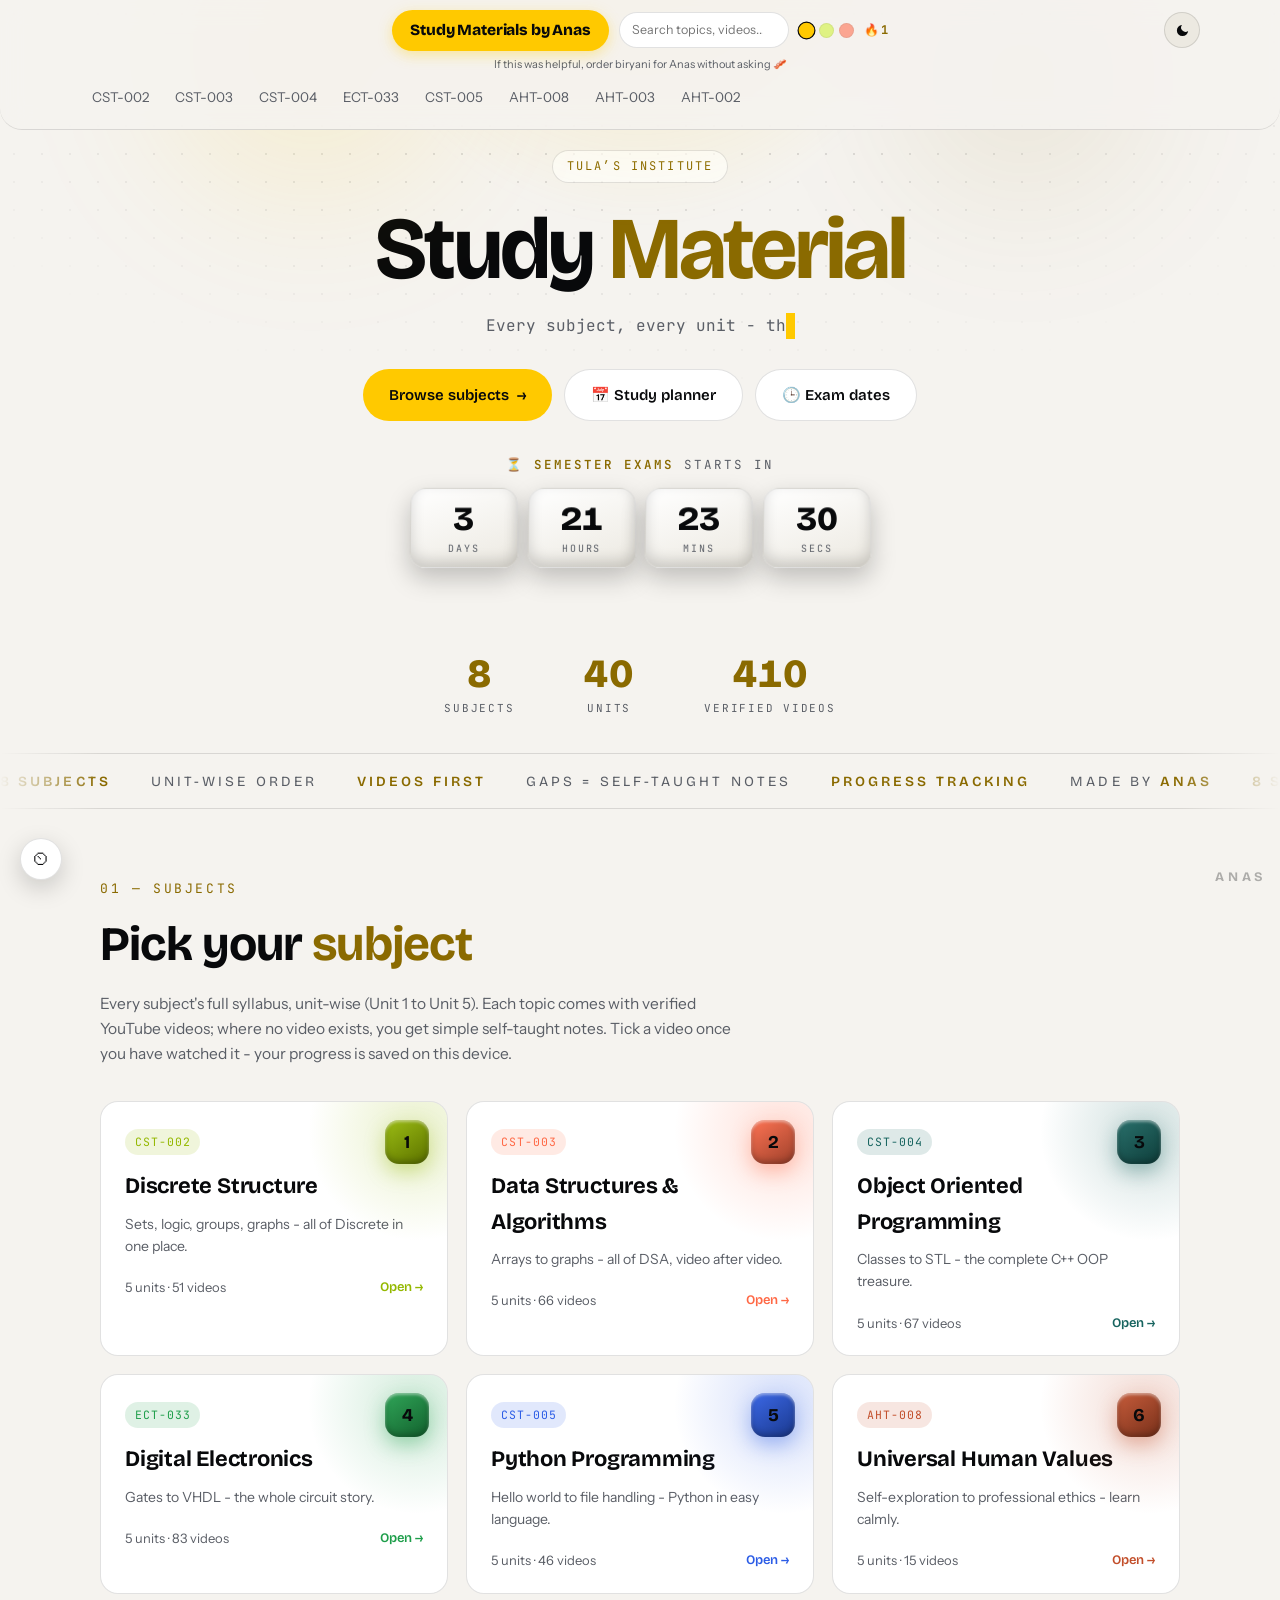
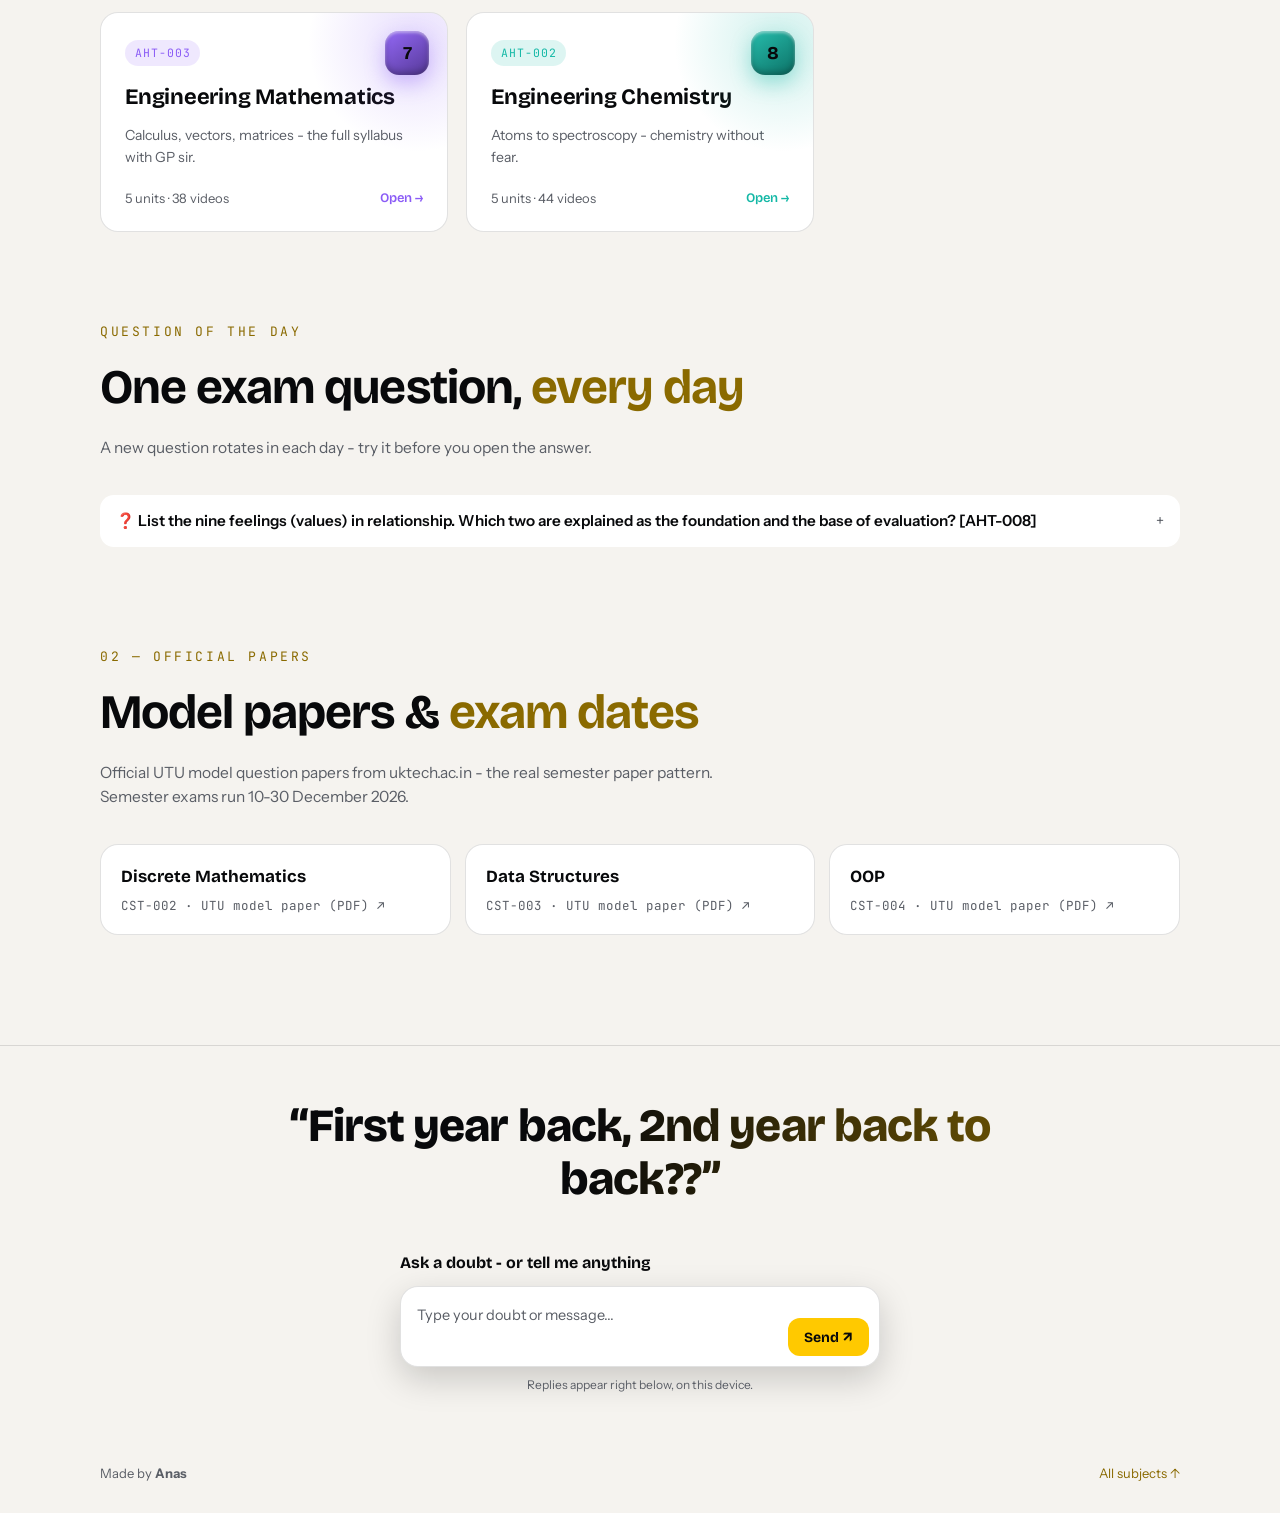
==== commit db39d3aa: "Fix: include QOTD css/js assets (were missing from previous commit)" ====
--- a/index.html
+++ b/index.html
@@ -13,8 +13,8 @@
 <link rel="preconnect" href="https://fonts.googleapis.com">
 <link rel="preconnect" href="https://fonts.gstatic.com" crossorigin>
 <link href="https://fonts.googleapis.com/css2?family=Bricolage+Grotesque:opsz,wght@12..96,400;12..96,600;12..96,700;12..96,800&family=Instrument+Sans:ital,wght@0,400;0,500;0,600;0,700;1,400&family=JetBrains+Mono:wght@400;600&display=swap" rel="stylesheet">
-<script src="assets/mode.js?v=1794426647"></script>
-<link rel="stylesheet" href="assets/style.css?v=1794426647">
+<script src="assets/mode.js?v=1794426922"></script>
+<link rel="stylesheet" href="assets/style.css?v=1794426922">
 </head>
 <body data-page="hub">
 <div class="page-loader"><span>Study Materials <b>by Anas</b></span></div>
@@ -179,9 +179,9 @@
   </div>
 </footer>
 <div class="watermark">Anas</div>
-<script src="./assets/app.js?v=1794426647"></script>
-<script src="./assets/planner-data.js?v=1794426647"></script>
-<script src="./assets/features.js?v=1794426647"></script>
+<script src="./assets/app.js?v=1794426922"></script>
+<script src="./assets/planner-data.js?v=1794426922"></script>
+<script src="./assets/features.js?v=1794426922"></script>
 
 </body>
 </html>
--- a/assets/style.css
+++ b/assets/style.css
@@ -736,3 +736,13 @@
 /* ===== per-unit quick-read notes ===== */
 .unit-note{margin-bottom:14px;border-color:var(--acc2)}
 .unit-note summary{color:var(--acc2)}
+
+/* ===== question of the day ===== */
+.qotd-item{border:1px dashed var(--acc2);border-radius:14px;margin-bottom:10px;background:var(--surface);overflow:hidden}
+.qotd-item[hidden]{display:none}
+.qotd-item summary{cursor:pointer;padding:14px 16px;font-weight:600;font-size:.95rem;list-style:none;display:flex;gap:8px;align-items:baseline}
+.qotd-item summary::-webkit-details-marker{display:none}
+.qotd-item summary .plus{margin-left:auto;color:var(--muted);font-weight:400}
+.qotd-item[open] summary .plus{transform:rotate(45deg)}
+.qotd-tag{font-family:var(--font-mono);font-size:.68rem;color:var(--muted);margin-left:6px}
+.qotd-ans{padding:0 16px 14px;font-size:.9rem;color:var(--muted);line-height:1.55;border-top:1px dashed var(--border);padding-top:10px;margin:0 16px 14px;padding-left:0;padding-right:0}
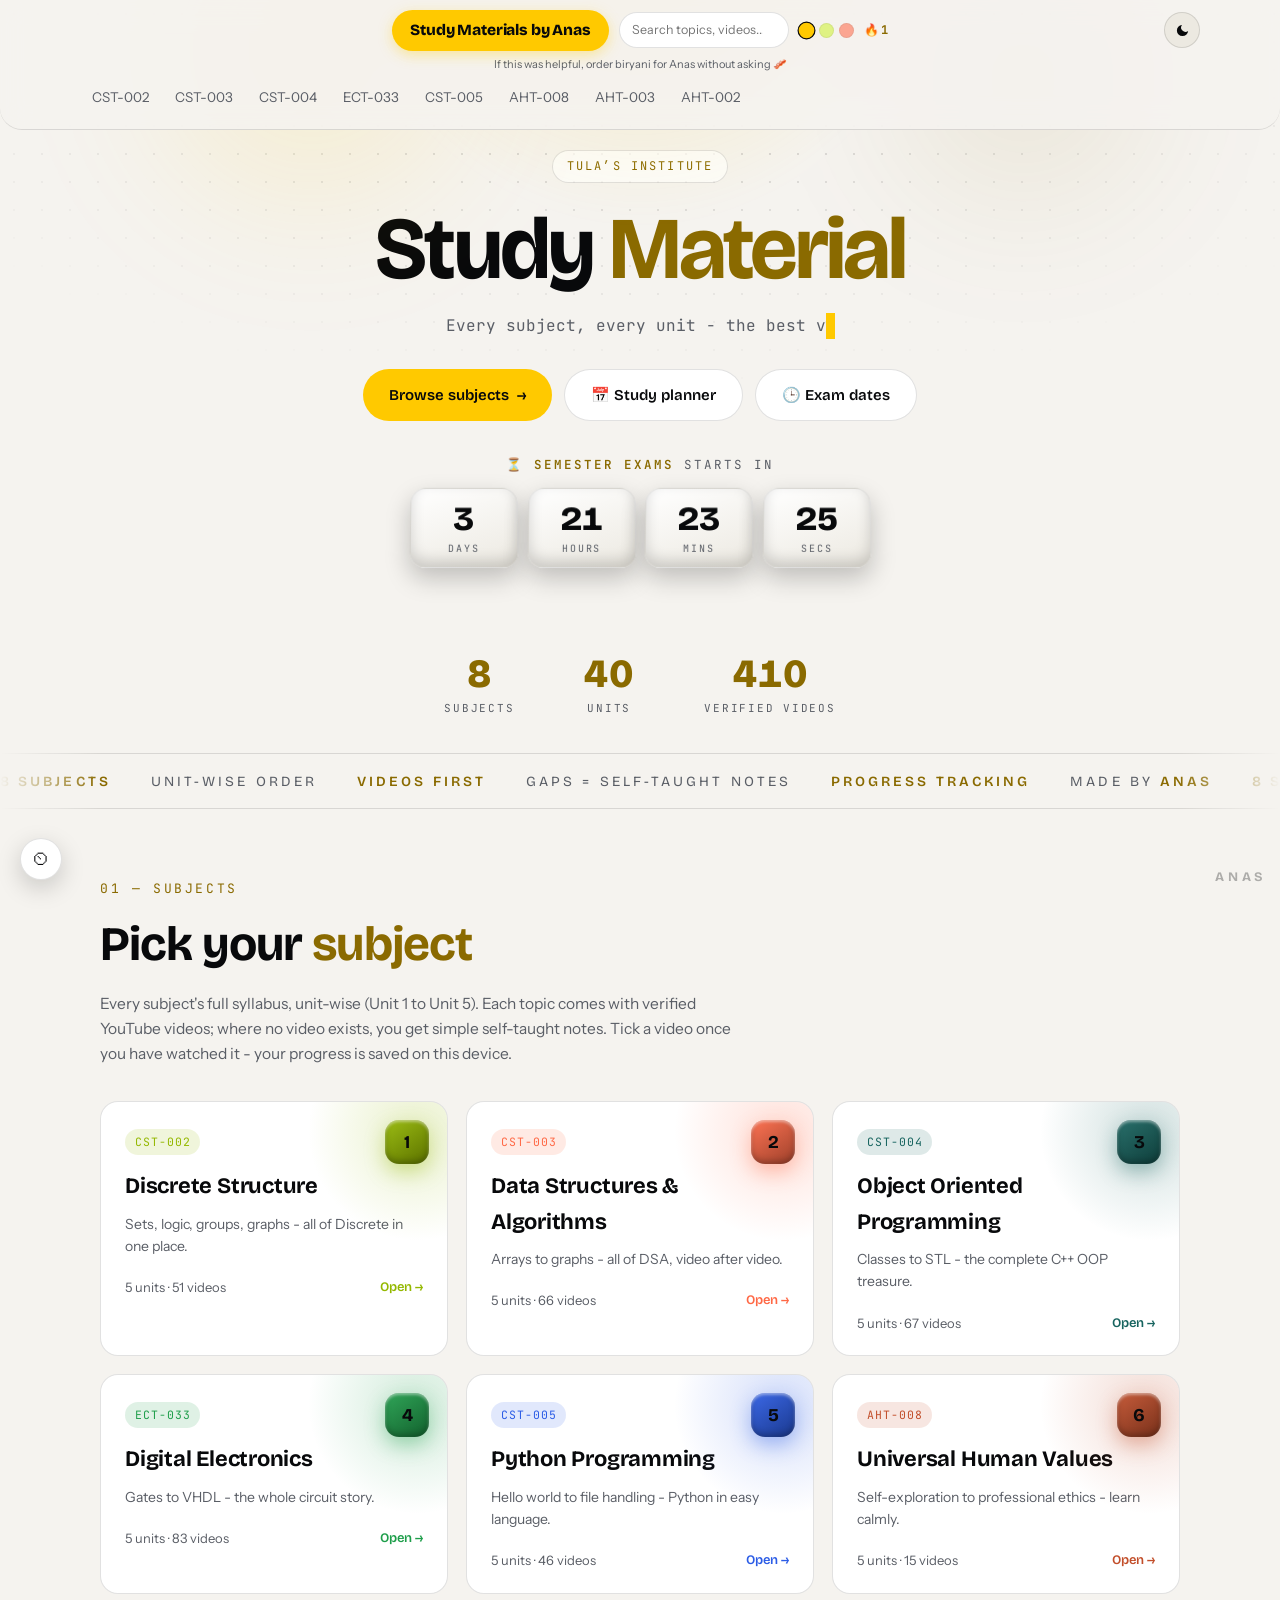
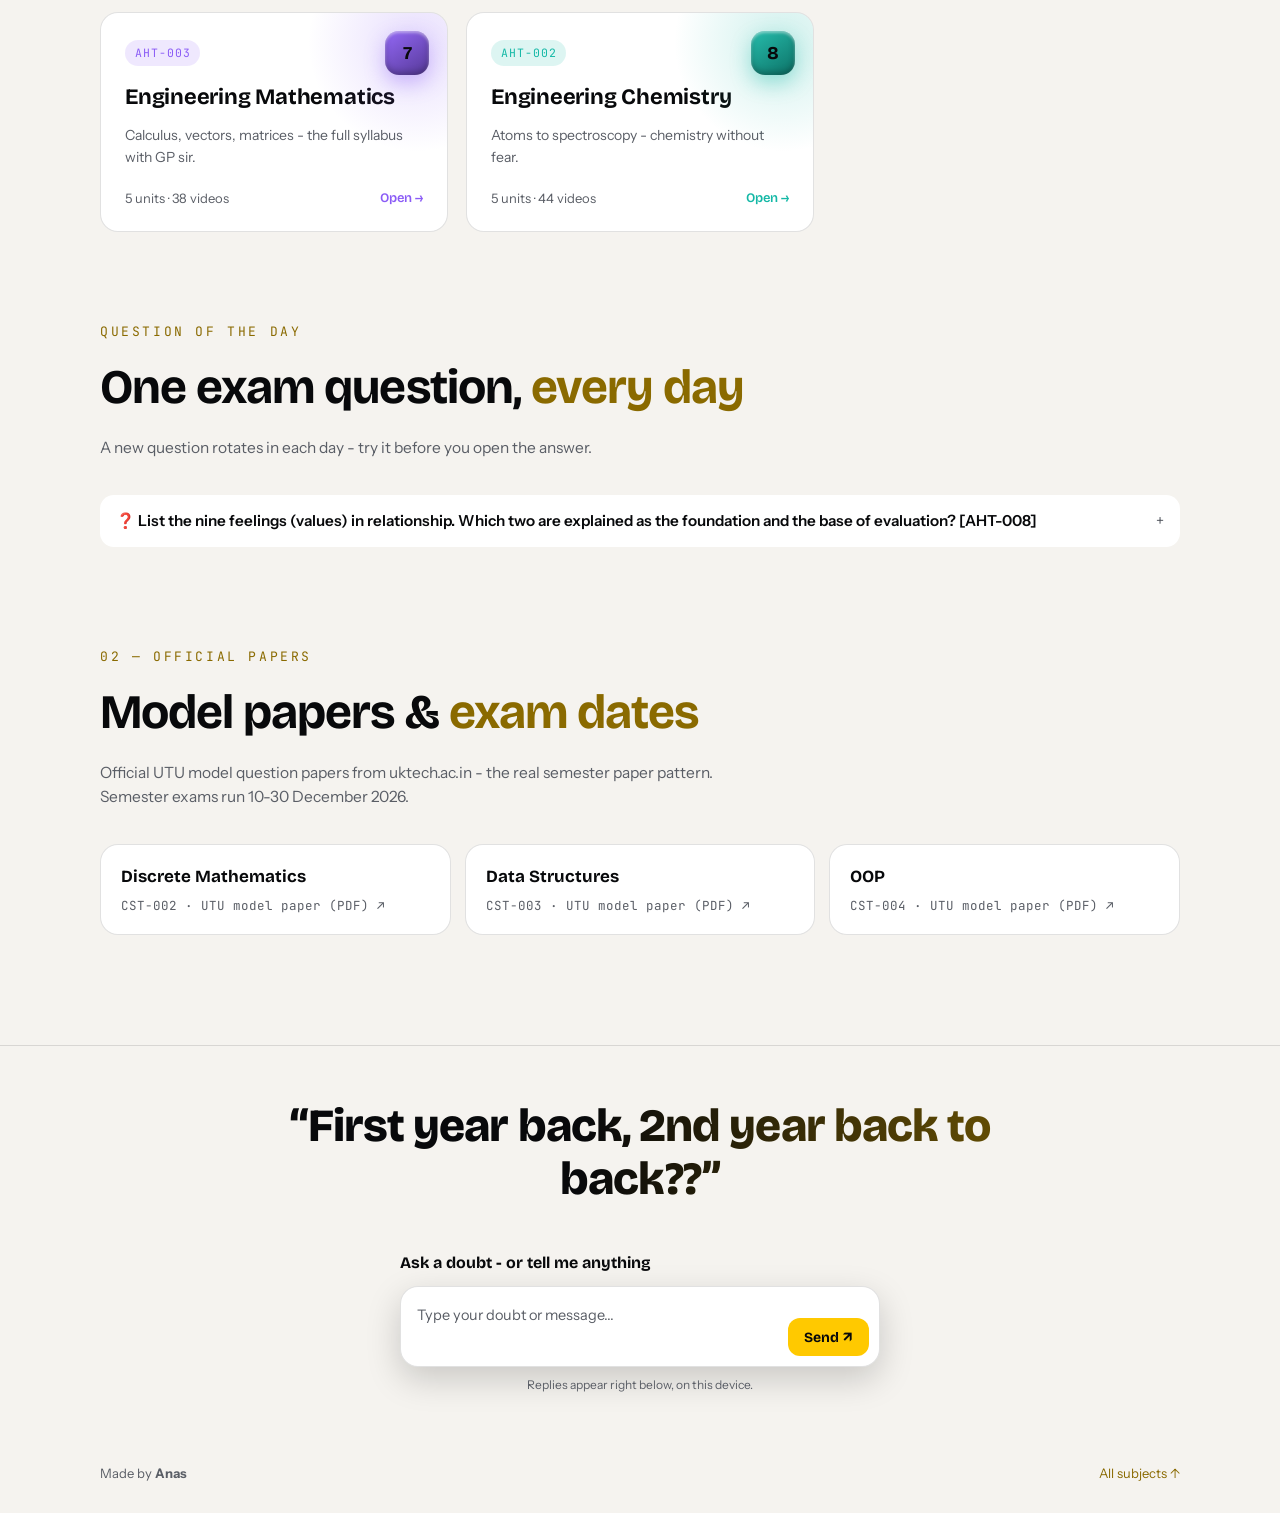
==== commit 6ab51727: "Security: doubt thread reads via per-thread RPC (anon table SELECT revoked)" ====
--- a/index.html
+++ b/index.html
@@ -13,8 +13,8 @@
 <link rel="preconnect" href="https://fonts.googleapis.com">
 <link rel="preconnect" href="https://fonts.gstatic.com" crossorigin>
 <link href="https://fonts.googleapis.com/css2?family=Bricolage+Grotesque:opsz,wght@12..96,400;12..96,600;12..96,700;12..96,800&family=Instrument+Sans:ital,wght@0,400;0,500;0,600;0,700;1,400&family=JetBrains+Mono:wght@400;600&display=swap" rel="stylesheet">
-<script src="assets/mode.js?v=1794426922"></script>
-<link rel="stylesheet" href="assets/style.css?v=1794426922">
+<script src="assets/mode.js?v=1794436484"></script>
+<link rel="stylesheet" href="assets/style.css?v=1794436484">
 </head>
 <body data-page="hub">
 <div class="page-loader"><span>Study Materials <b>by Anas</b></span></div>
@@ -179,9 +179,9 @@
   </div>
 </footer>
 <div class="watermark">Anas</div>
-<script src="./assets/app.js?v=1794426922"></script>
-<script src="./assets/planner-data.js?v=1794426922"></script>
-<script src="./assets/features.js?v=1794426922"></script>
+<script src="./assets/app.js?v=1794436484"></script>
+<script src="./assets/planner-data.js?v=1794436484"></script>
+<script src="./assets/features.js?v=1794436484"></script>
 
 </body>
 </html>
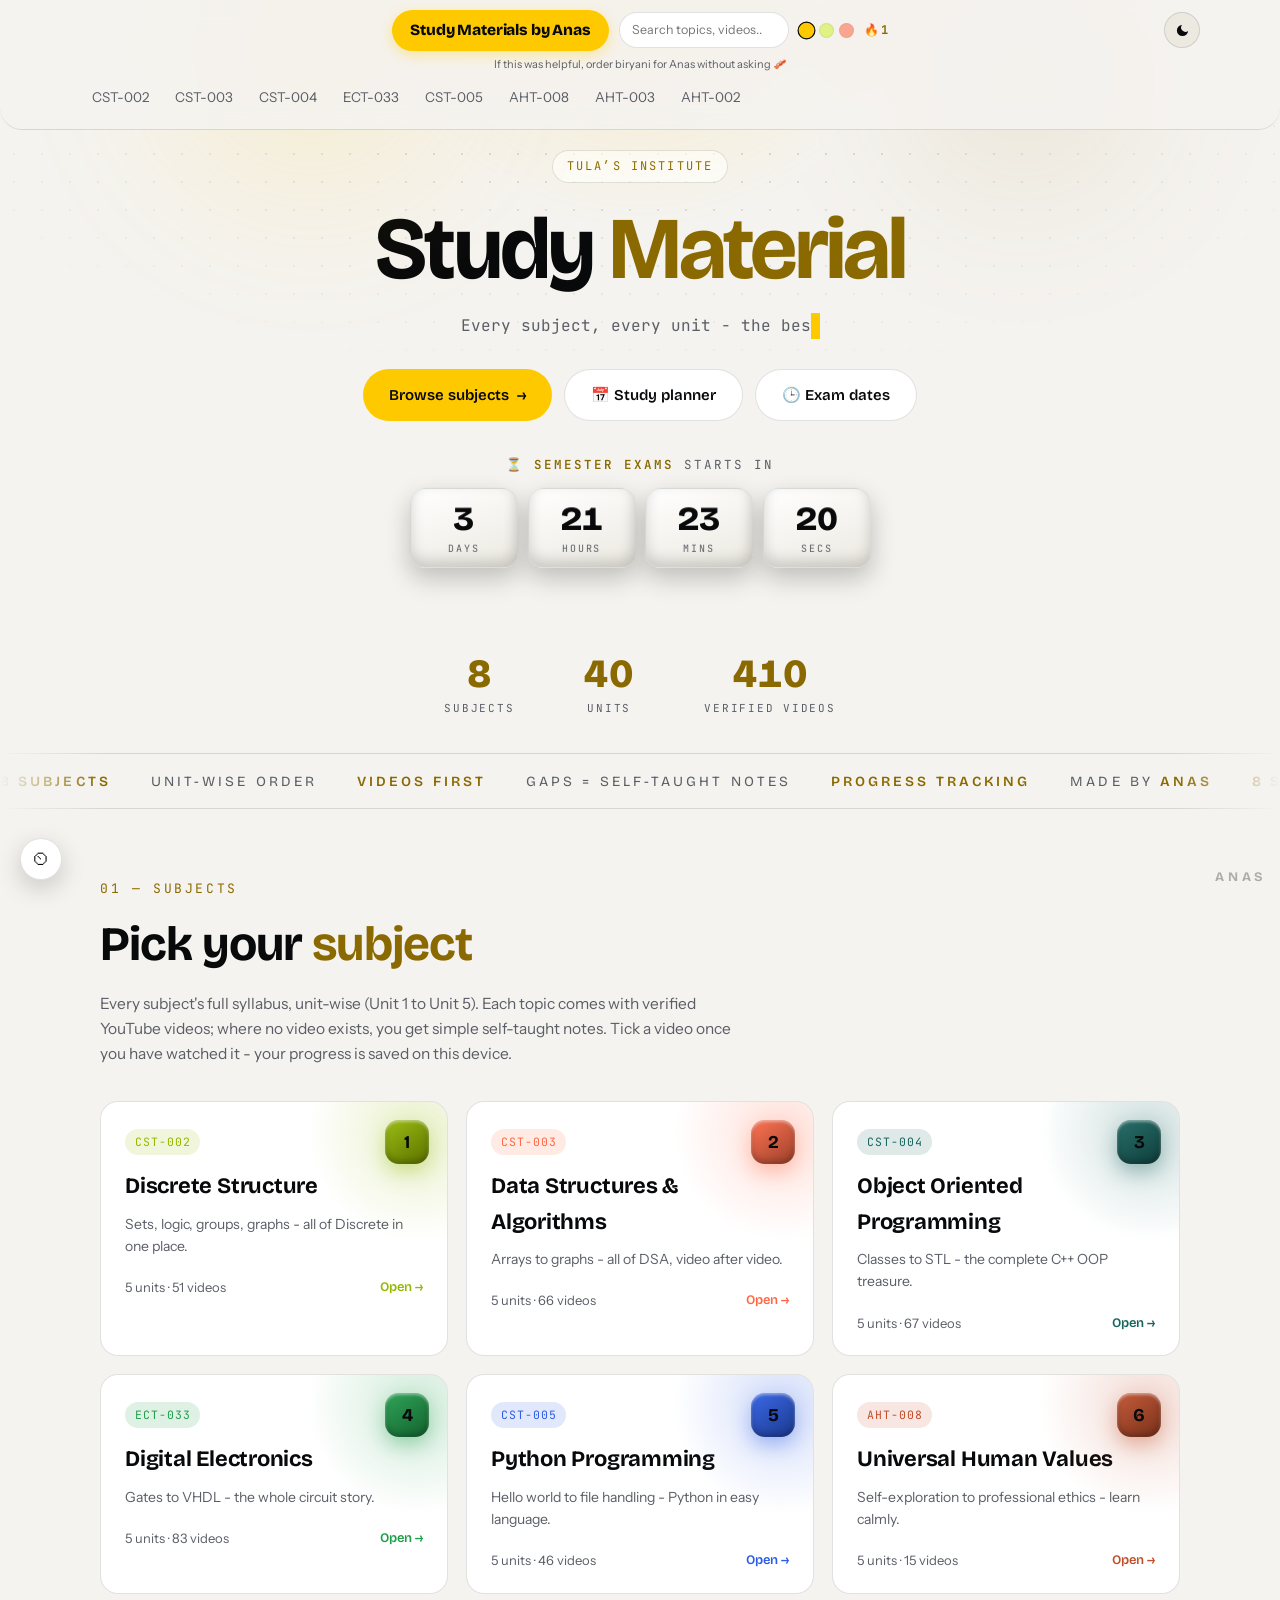
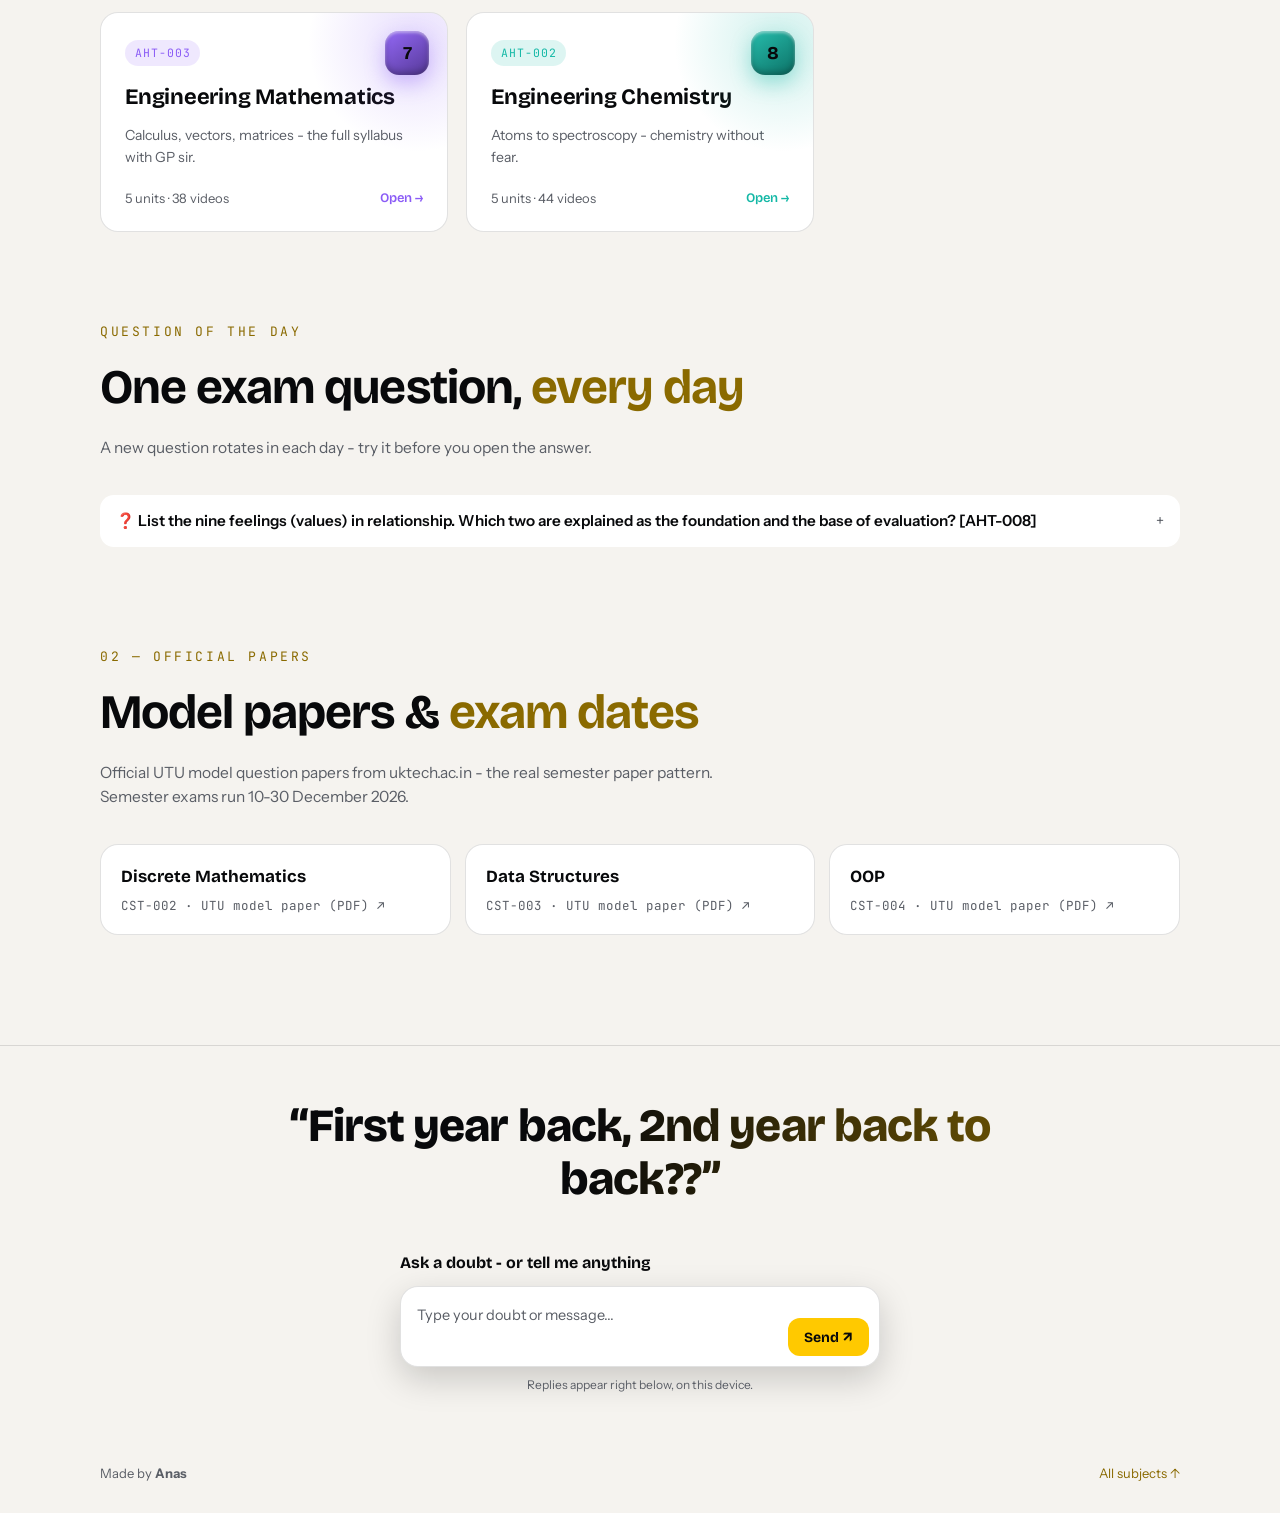
==== commit 5ef1262a: "Remove (Instinct) from self-taught note labels (Anas request)" ====
--- a/index.html
+++ b/index.html
@@ -13,8 +13,8 @@
 <link rel="preconnect" href="https://fonts.googleapis.com">
 <link rel="preconnect" href="https://fonts.gstatic.com" crossorigin>
 <link href="https://fonts.googleapis.com/css2?family=Bricolage+Grotesque:opsz,wght@12..96,400;12..96,600;12..96,700;12..96,800&family=Instrument+Sans:ital,wght@0,400;0,500;0,600;0,700;1,400&family=JetBrains+Mono:wght@400;600&display=swap" rel="stylesheet">
-<script src="assets/mode.js?v=1794436484"></script>
-<link rel="stylesheet" href="assets/style.css?v=1794436484">
+<script src="assets/mode.js?v=1794459068"></script>
+<link rel="stylesheet" href="assets/style.css?v=1794459068">
 </head>
 <body data-page="hub">
 <div class="page-loader"><span>Study Materials <b>by Anas</b></span></div>
@@ -179,9 +179,9 @@
   </div>
 </footer>
 <div class="watermark">Anas</div>
-<script src="./assets/app.js?v=1794436484"></script>
-<script src="./assets/planner-data.js?v=1794436484"></script>
-<script src="./assets/features.js?v=1794436484"></script>
+<script src="./assets/app.js?v=1794459068"></script>
+<script src="./assets/planner-data.js?v=1794459068"></script>
+<script src="./assets/features.js?v=1794459068"></script>
 
 </body>
 </html>
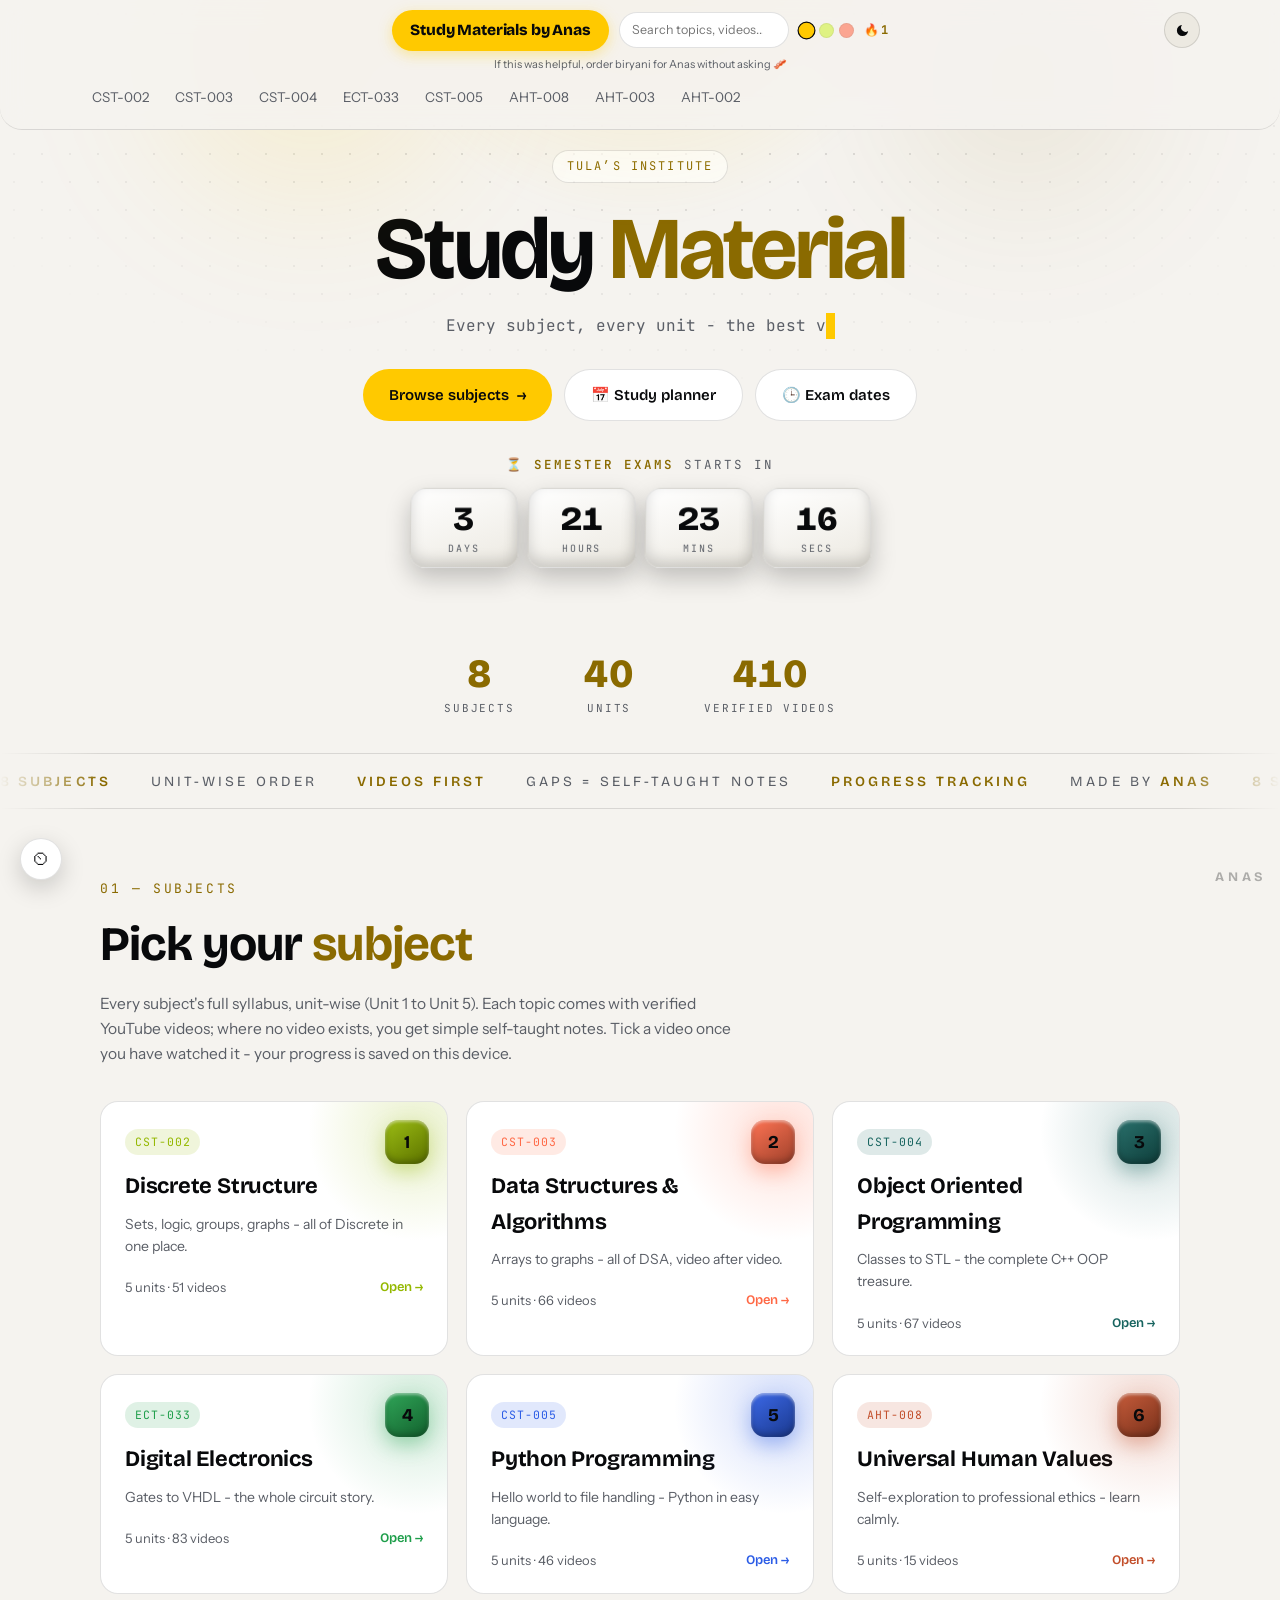
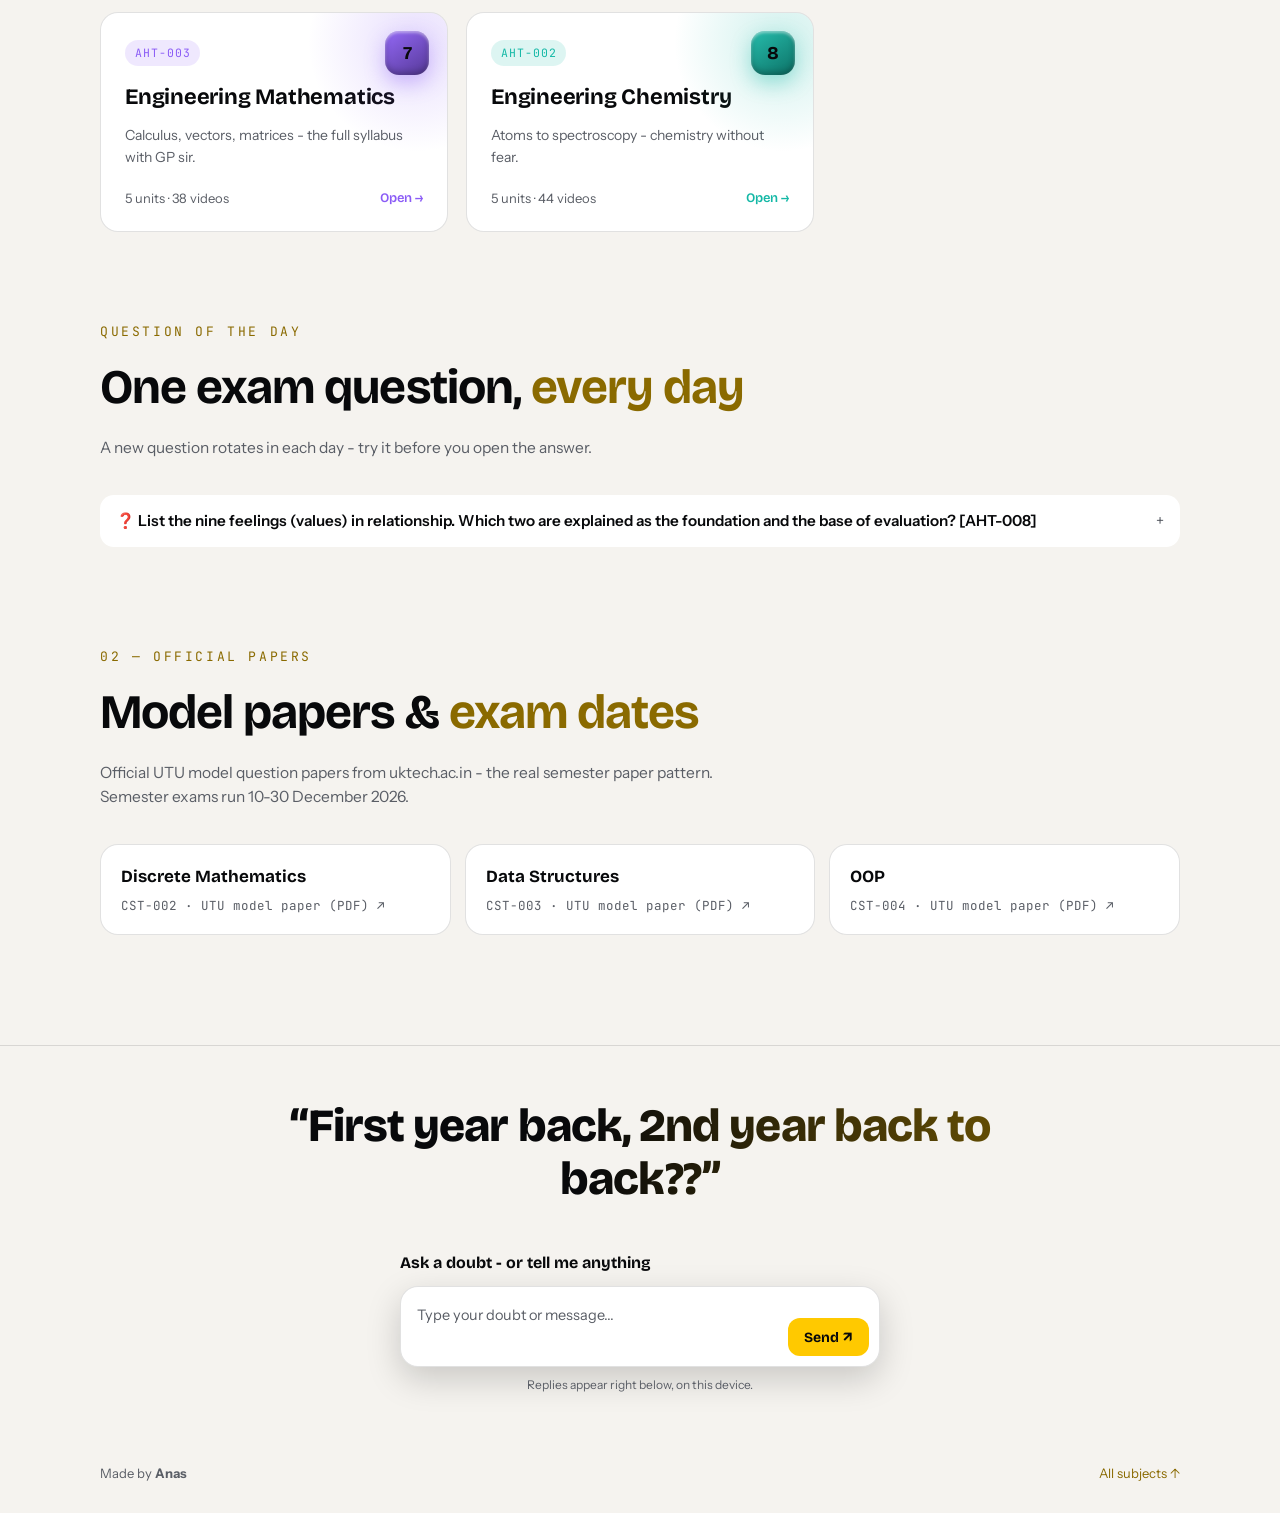
==== commit 8f0342e6: "Unit notes moved after videos + downloadable complete-notes PDF per subject (8 PDFs)" ====
--- a/index.html
+++ b/index.html
@@ -13,8 +13,8 @@
 <link rel="preconnect" href="https://fonts.googleapis.com">
 <link rel="preconnect" href="https://fonts.gstatic.com" crossorigin>
 <link href="https://fonts.googleapis.com/css2?family=Bricolage+Grotesque:opsz,wght@12..96,400;12..96,600;12..96,700;12..96,800&family=Instrument+Sans:ital,wght@0,400;0,500;0,600;0,700;1,400&family=JetBrains+Mono:wght@400;600&display=swap" rel="stylesheet">
-<script src="assets/mode.js?v=1794459068"></script>
-<link rel="stylesheet" href="assets/style.css?v=1794459068">
+<script src="assets/mode.js?v=1794459135"></script>
+<link rel="stylesheet" href="assets/style.css?v=1794459135">
 </head>
 <body data-page="hub">
 <div class="page-loader"><span>Study Materials <b>by Anas</b></span></div>
@@ -179,9 +179,9 @@
   </div>
 </footer>
 <div class="watermark">Anas</div>
-<script src="./assets/app.js?v=1794459068"></script>
-<script src="./assets/planner-data.js?v=1794459068"></script>
-<script src="./assets/features.js?v=1794459068"></script>
+<script src="./assets/app.js?v=1794459135"></script>
+<script src="./assets/planner-data.js?v=1794459135"></script>
+<script src="./assets/features.js?v=1794459135"></script>
 
 </body>
 </html>
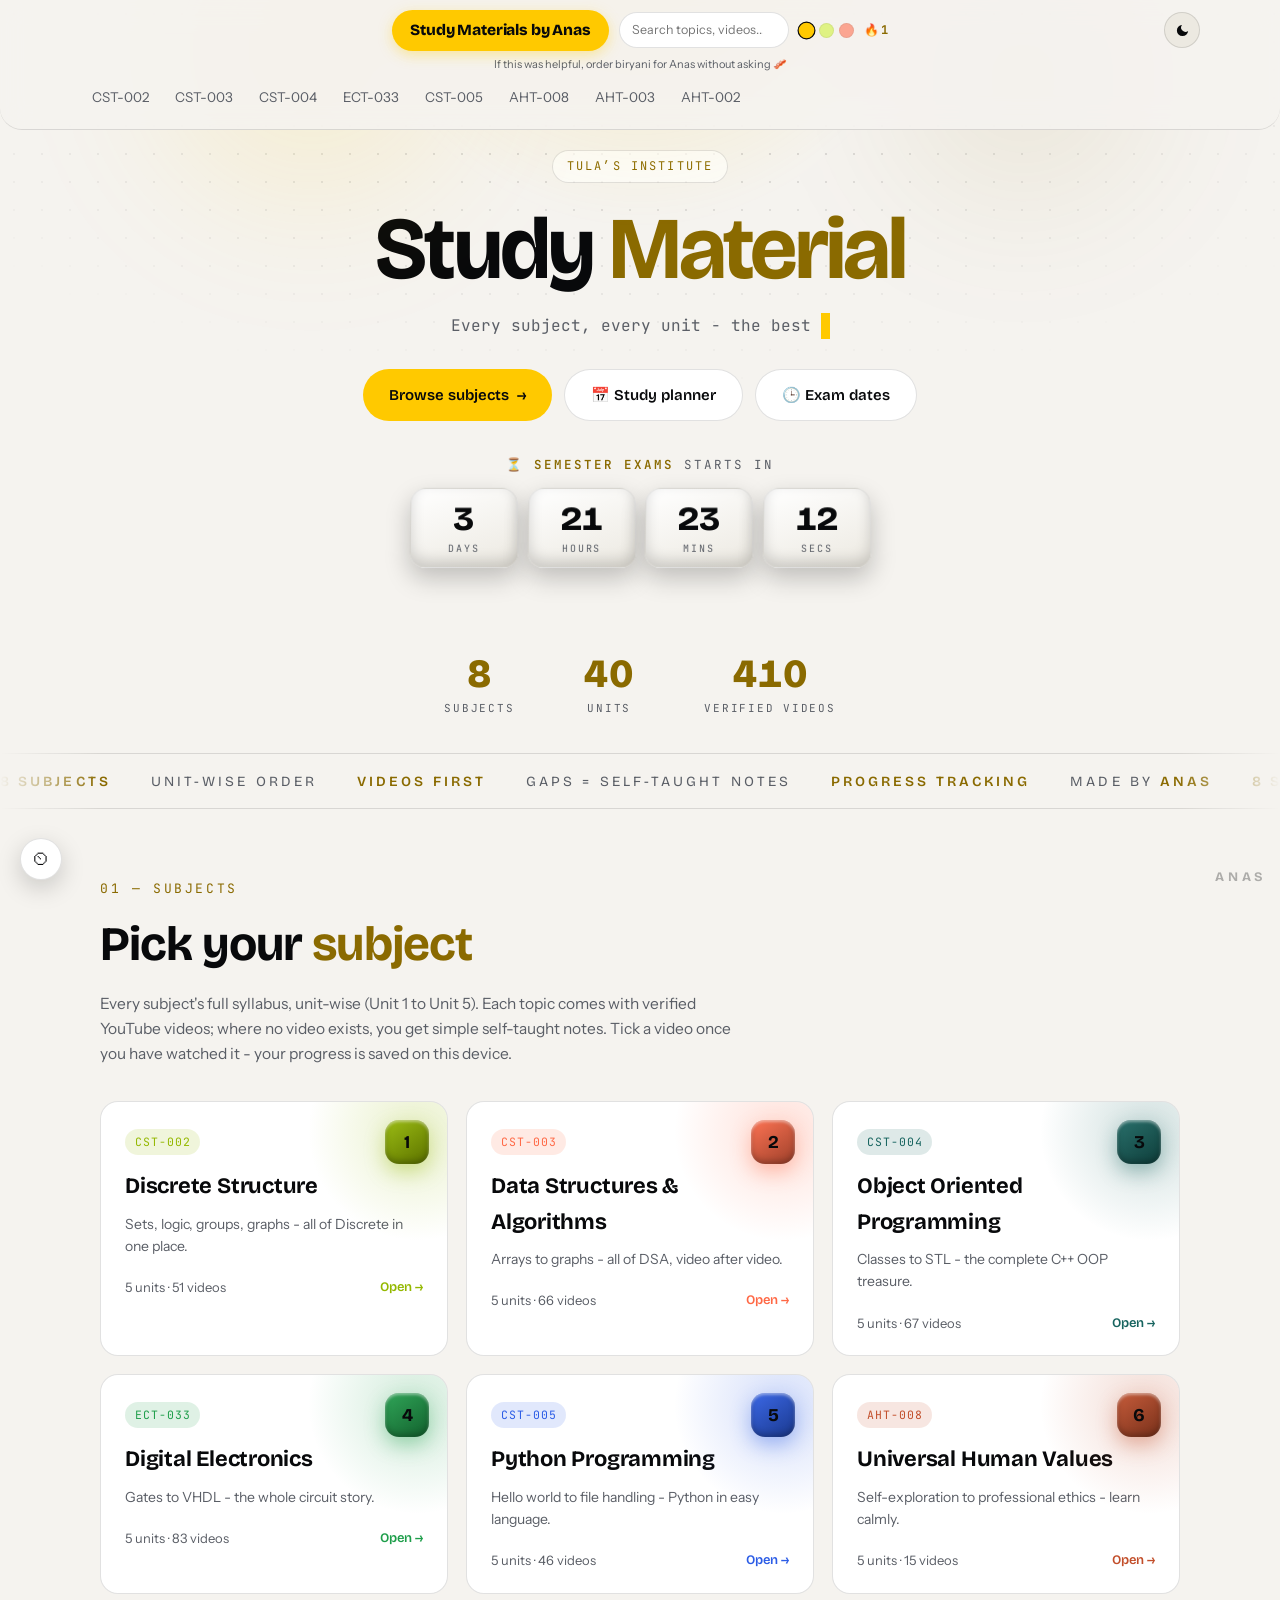
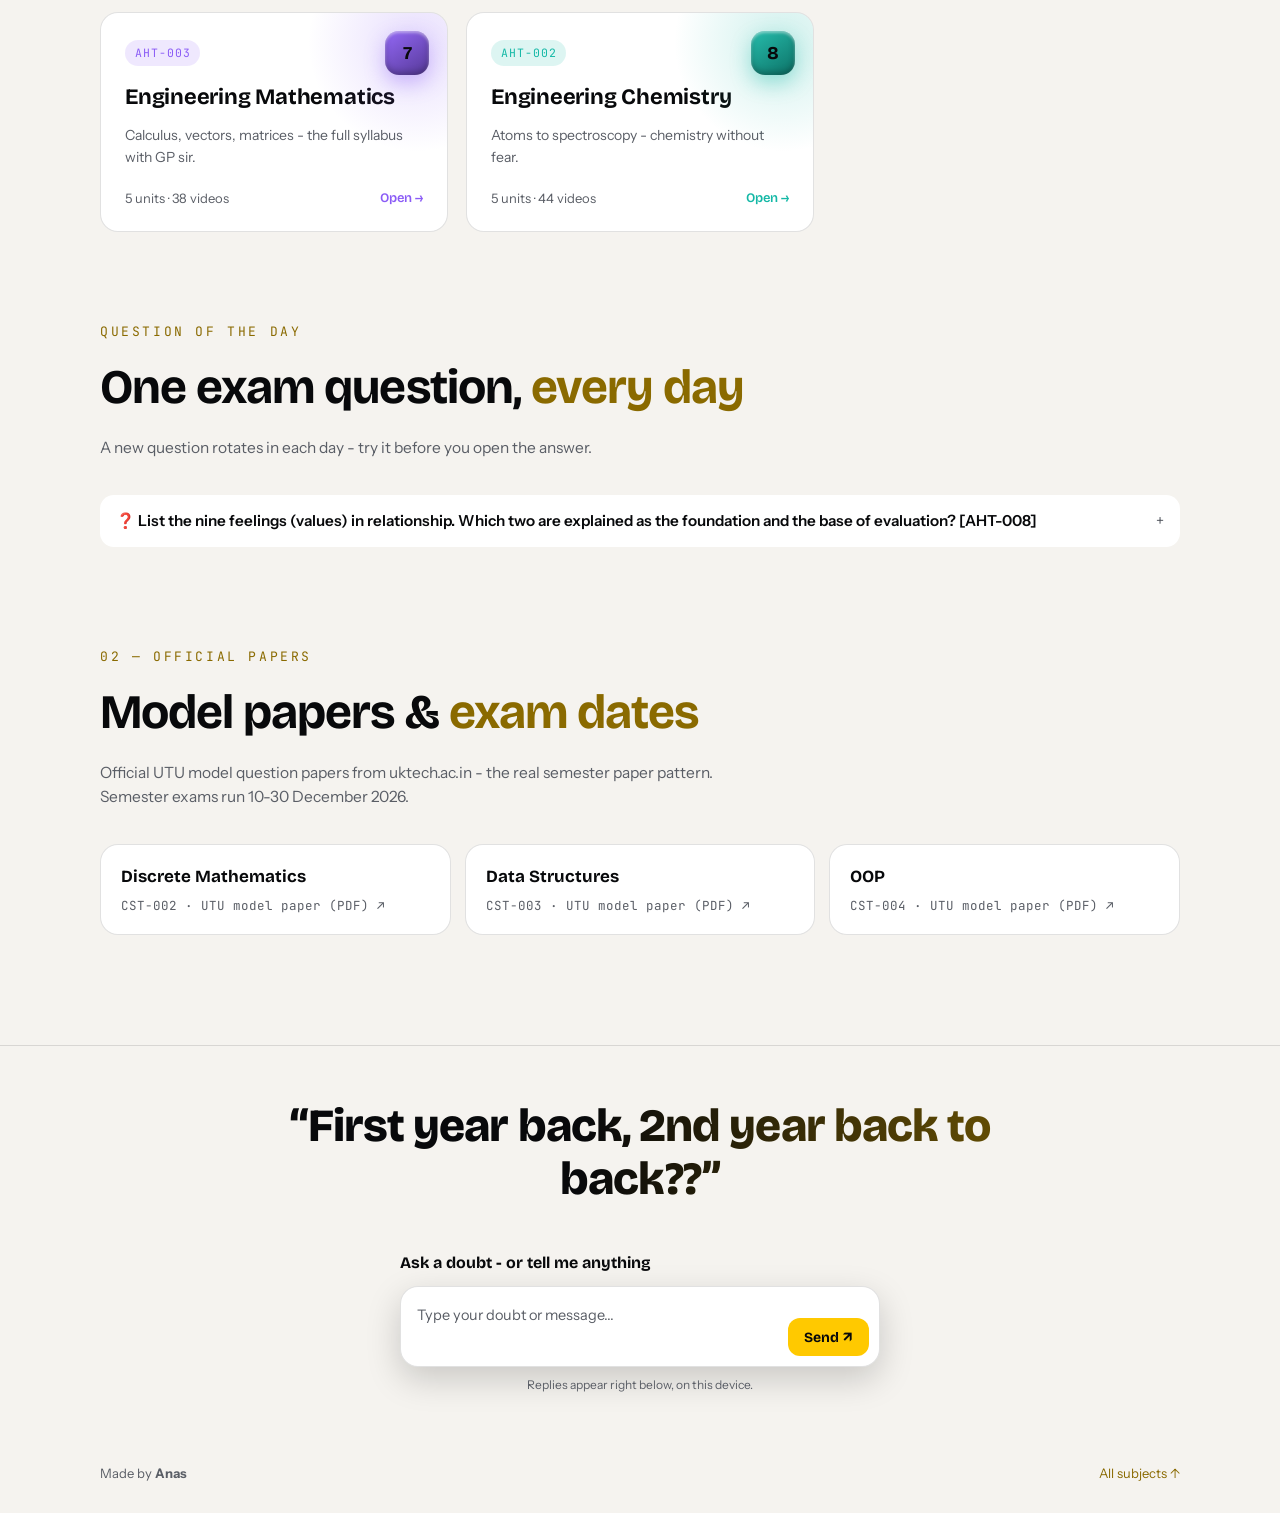
==== commit 5ee3f79a: "Copy: unit notes label now reads quick recap of the whole unit" ====
--- a/index.html
+++ b/index.html
@@ -13,8 +13,8 @@
 <link rel="preconnect" href="https://fonts.googleapis.com">
 <link rel="preconnect" href="https://fonts.gstatic.com" crossorigin>
 <link href="https://fonts.googleapis.com/css2?family=Bricolage+Grotesque:opsz,wght@12..96,400;12..96,600;12..96,700;12..96,800&family=Instrument+Sans:ital,wght@0,400;0,500;0,600;0,700;1,400&family=JetBrains+Mono:wght@400;600&display=swap" rel="stylesheet">
-<script src="assets/mode.js?v=1794459135"></script>
-<link rel="stylesheet" href="assets/style.css?v=1794459135">
+<script src="assets/mode.js?v=1794459302"></script>
+<link rel="stylesheet" href="assets/style.css?v=1794459302">
 </head>
 <body data-page="hub">
 <div class="page-loader"><span>Study Materials <b>by Anas</b></span></div>
@@ -179,9 +179,9 @@
   </div>
 </footer>
 <div class="watermark">Anas</div>
-<script src="./assets/app.js?v=1794459135"></script>
-<script src="./assets/planner-data.js?v=1794459135"></script>
-<script src="./assets/features.js?v=1794459135"></script>
+<script src="./assets/app.js?v=1794459302"></script>
+<script src="./assets/planner-data.js?v=1794459302"></script>
+<script src="./assets/features.js?v=1794459302"></script>
 
 </body>
 </html>
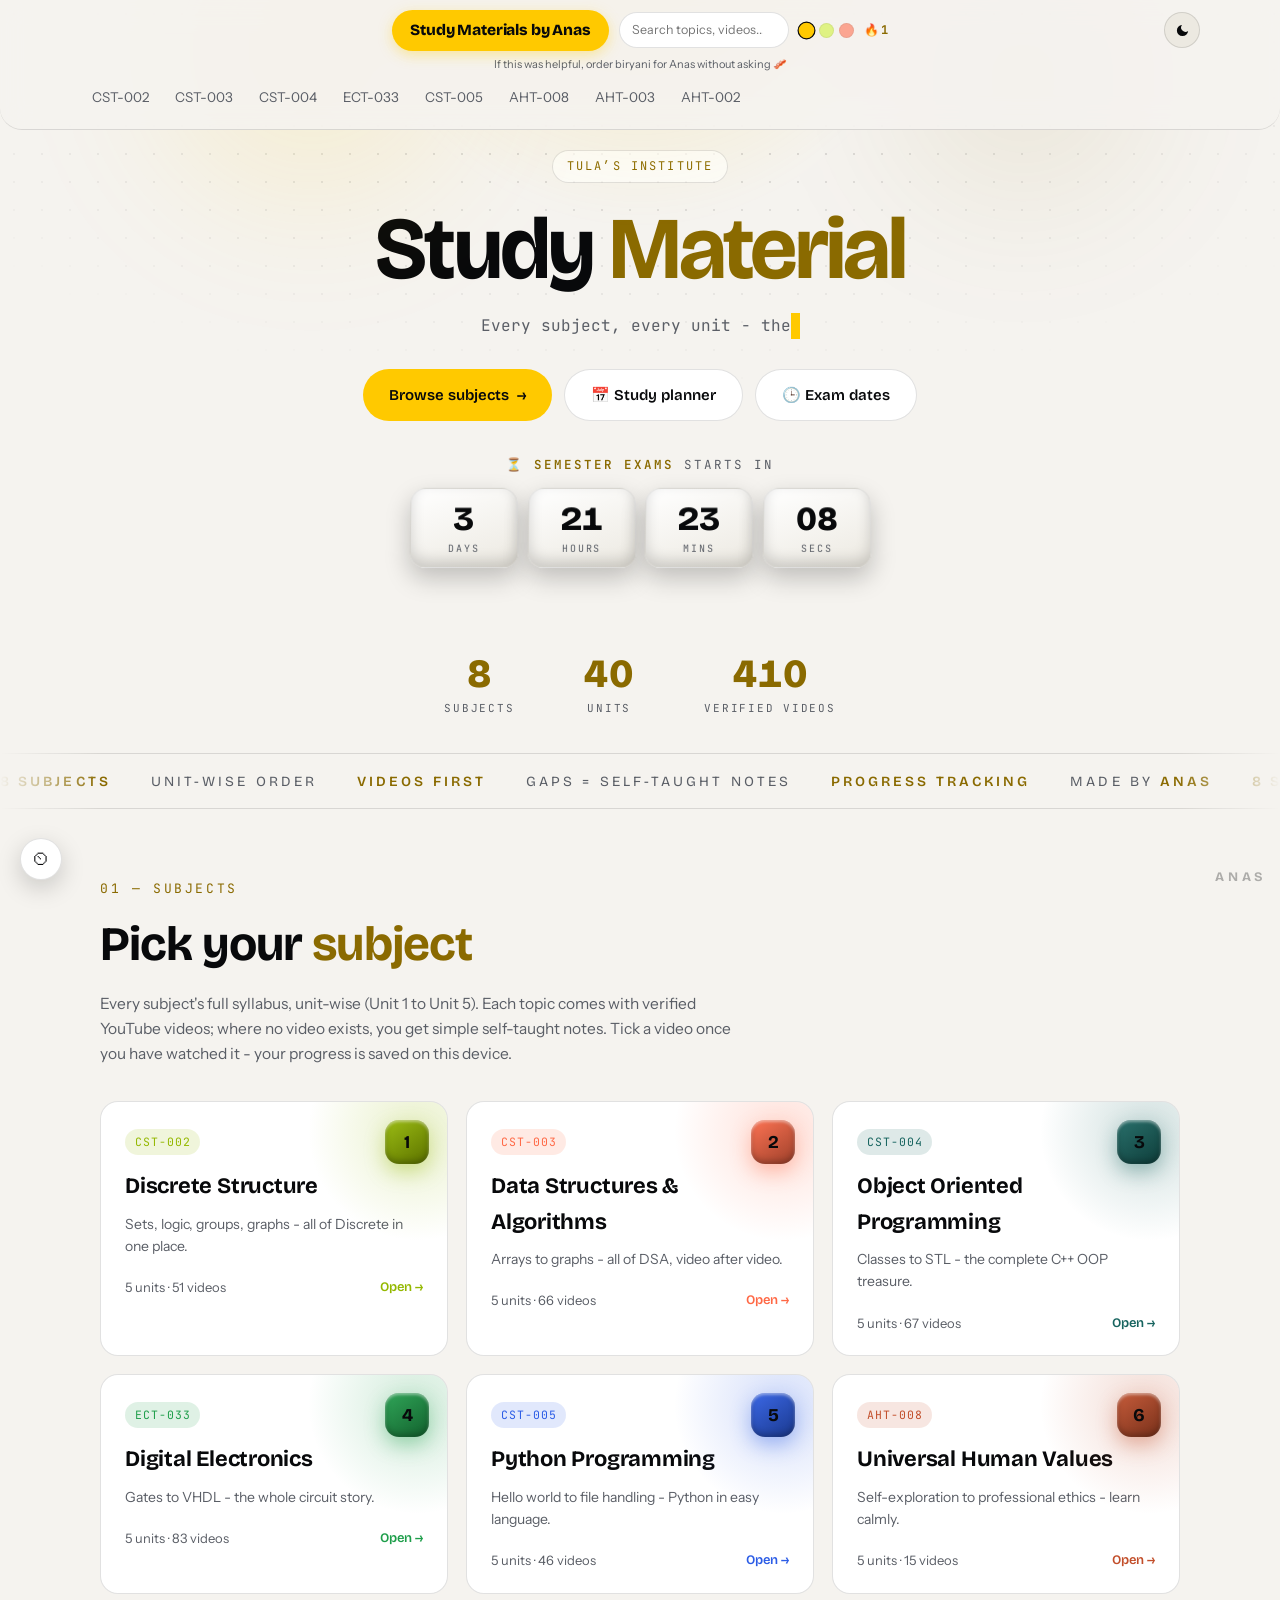
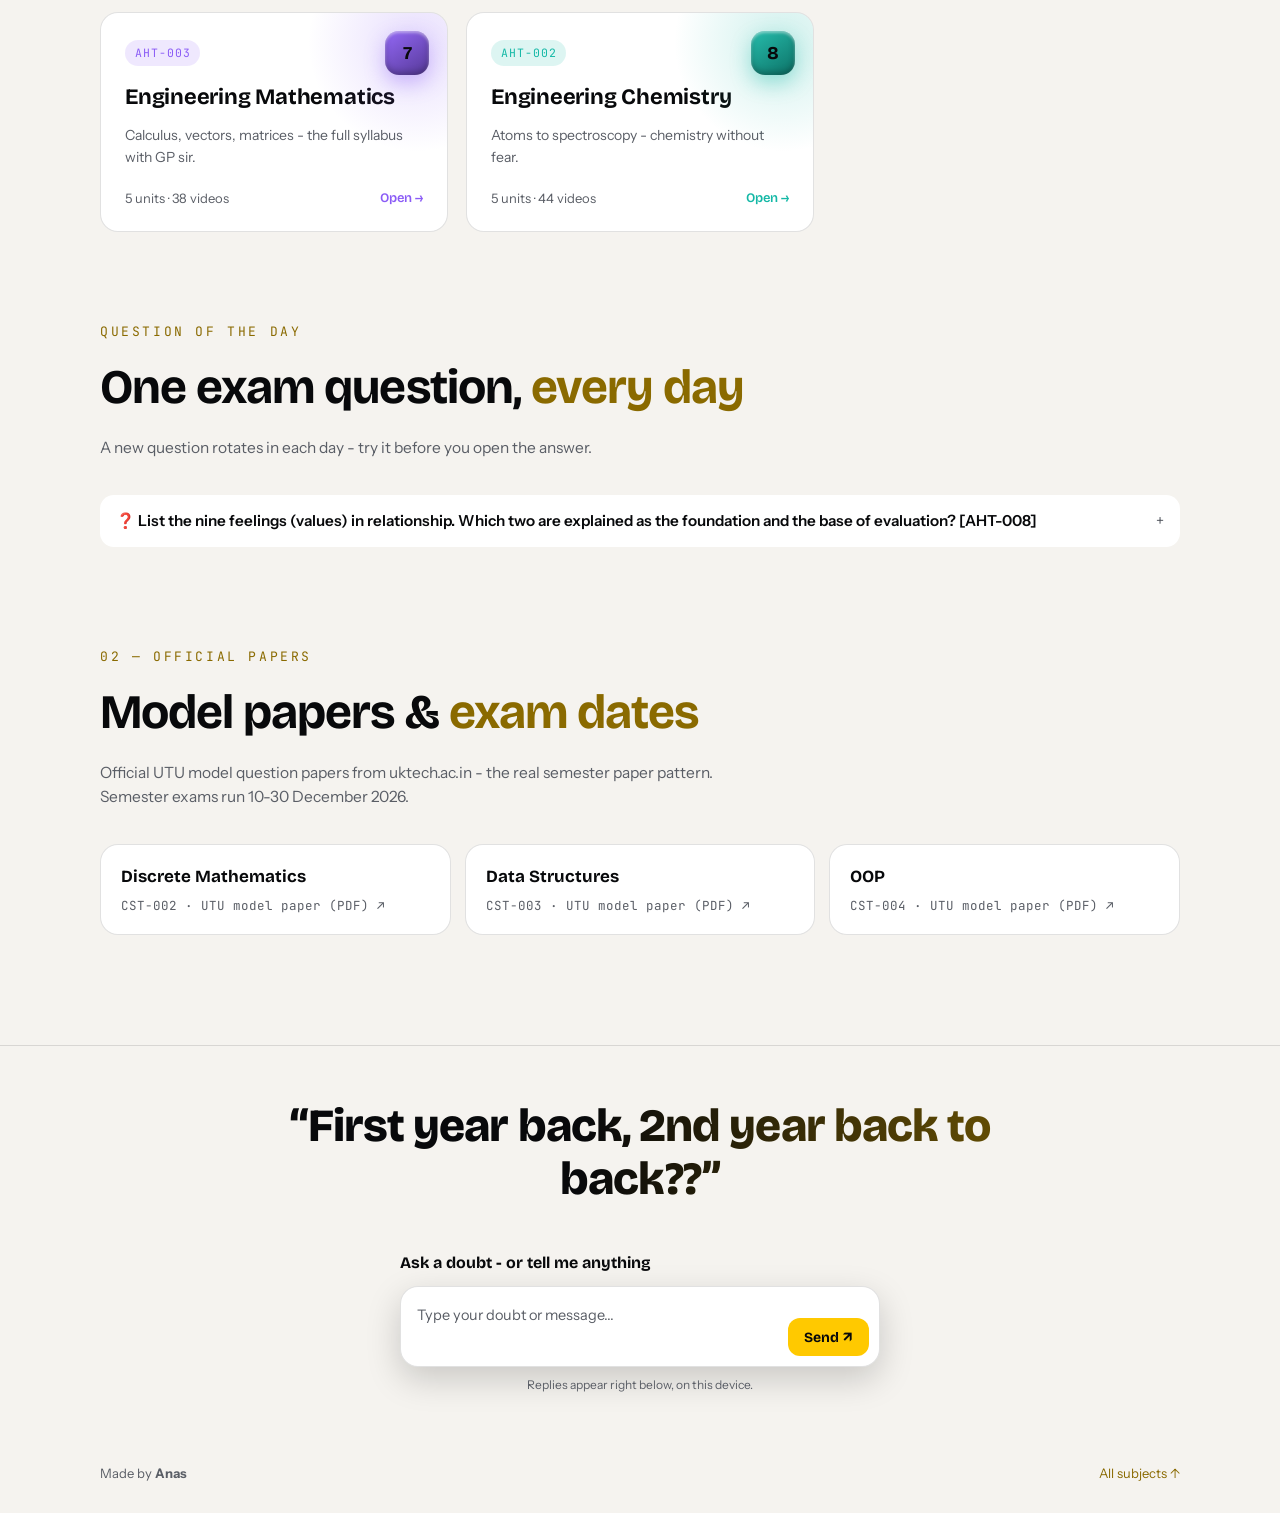
==== commit 9a8a21fb: "Complete-notes PDF section at the bottom of every subject page (only there)" ====
--- a/index.html
+++ b/index.html
@@ -13,8 +13,8 @@
 <link rel="preconnect" href="https://fonts.googleapis.com">
 <link rel="preconnect" href="https://fonts.gstatic.com" crossorigin>
 <link href="https://fonts.googleapis.com/css2?family=Bricolage+Grotesque:opsz,wght@12..96,400;12..96,600;12..96,700;12..96,800&family=Instrument+Sans:ital,wght@0,400;0,500;0,600;0,700;1,400&family=JetBrains+Mono:wght@400;600&display=swap" rel="stylesheet">
-<script src="assets/mode.js?v=1794459302"></script>
-<link rel="stylesheet" href="assets/style.css?v=1794459302">
+<script src="assets/mode.js?v=1794459758"></script>
+<link rel="stylesheet" href="assets/style.css?v=1794459758">
 </head>
 <body data-page="hub">
 <div class="page-loader"><span>Study Materials <b>by Anas</b></span></div>
@@ -179,9 +179,9 @@
   </div>
 </footer>
 <div class="watermark">Anas</div>
-<script src="./assets/app.js?v=1794459302"></script>
-<script src="./assets/planner-data.js?v=1794459302"></script>
-<script src="./assets/features.js?v=1794459302"></script>
+<script src="./assets/app.js?v=1794459758"></script>
+<script src="./assets/planner-data.js?v=1794459758"></script>
+<script src="./assets/features.js?v=1794459758"></script>
 
 </body>
 </html>
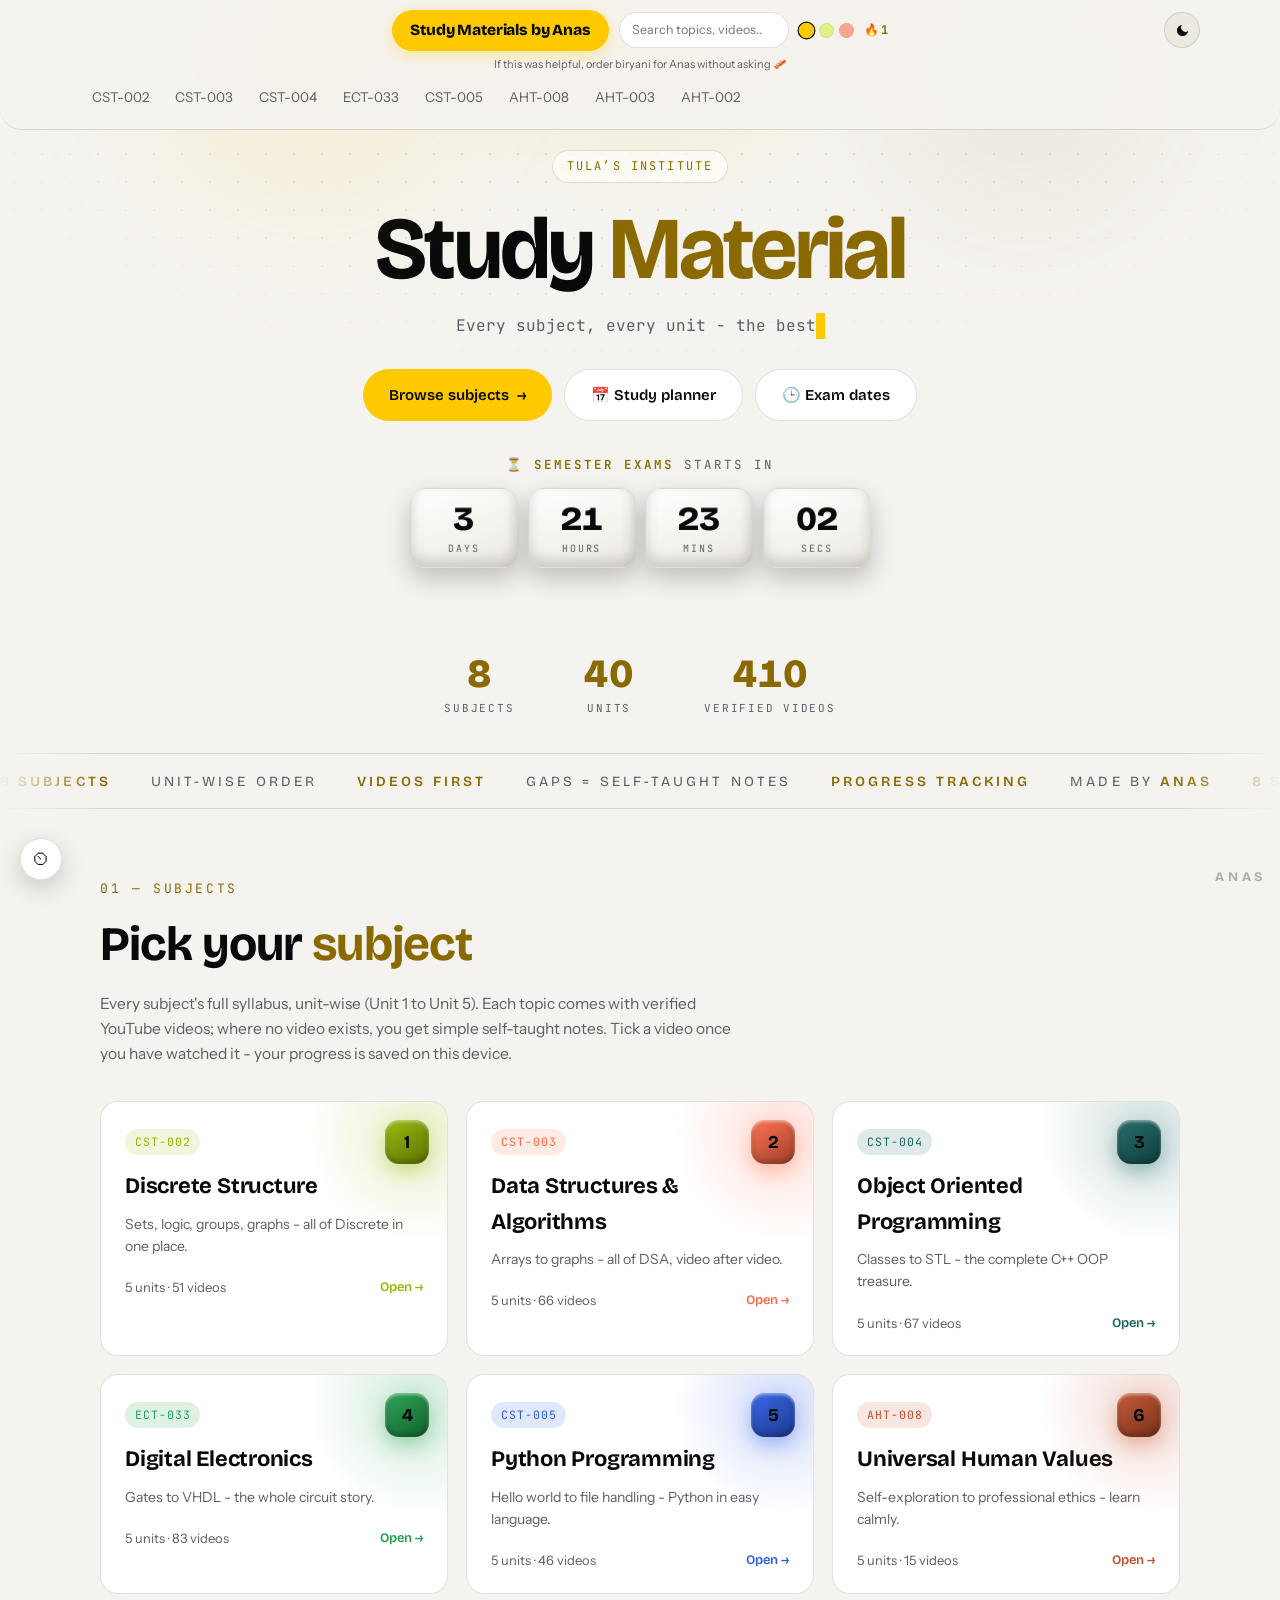
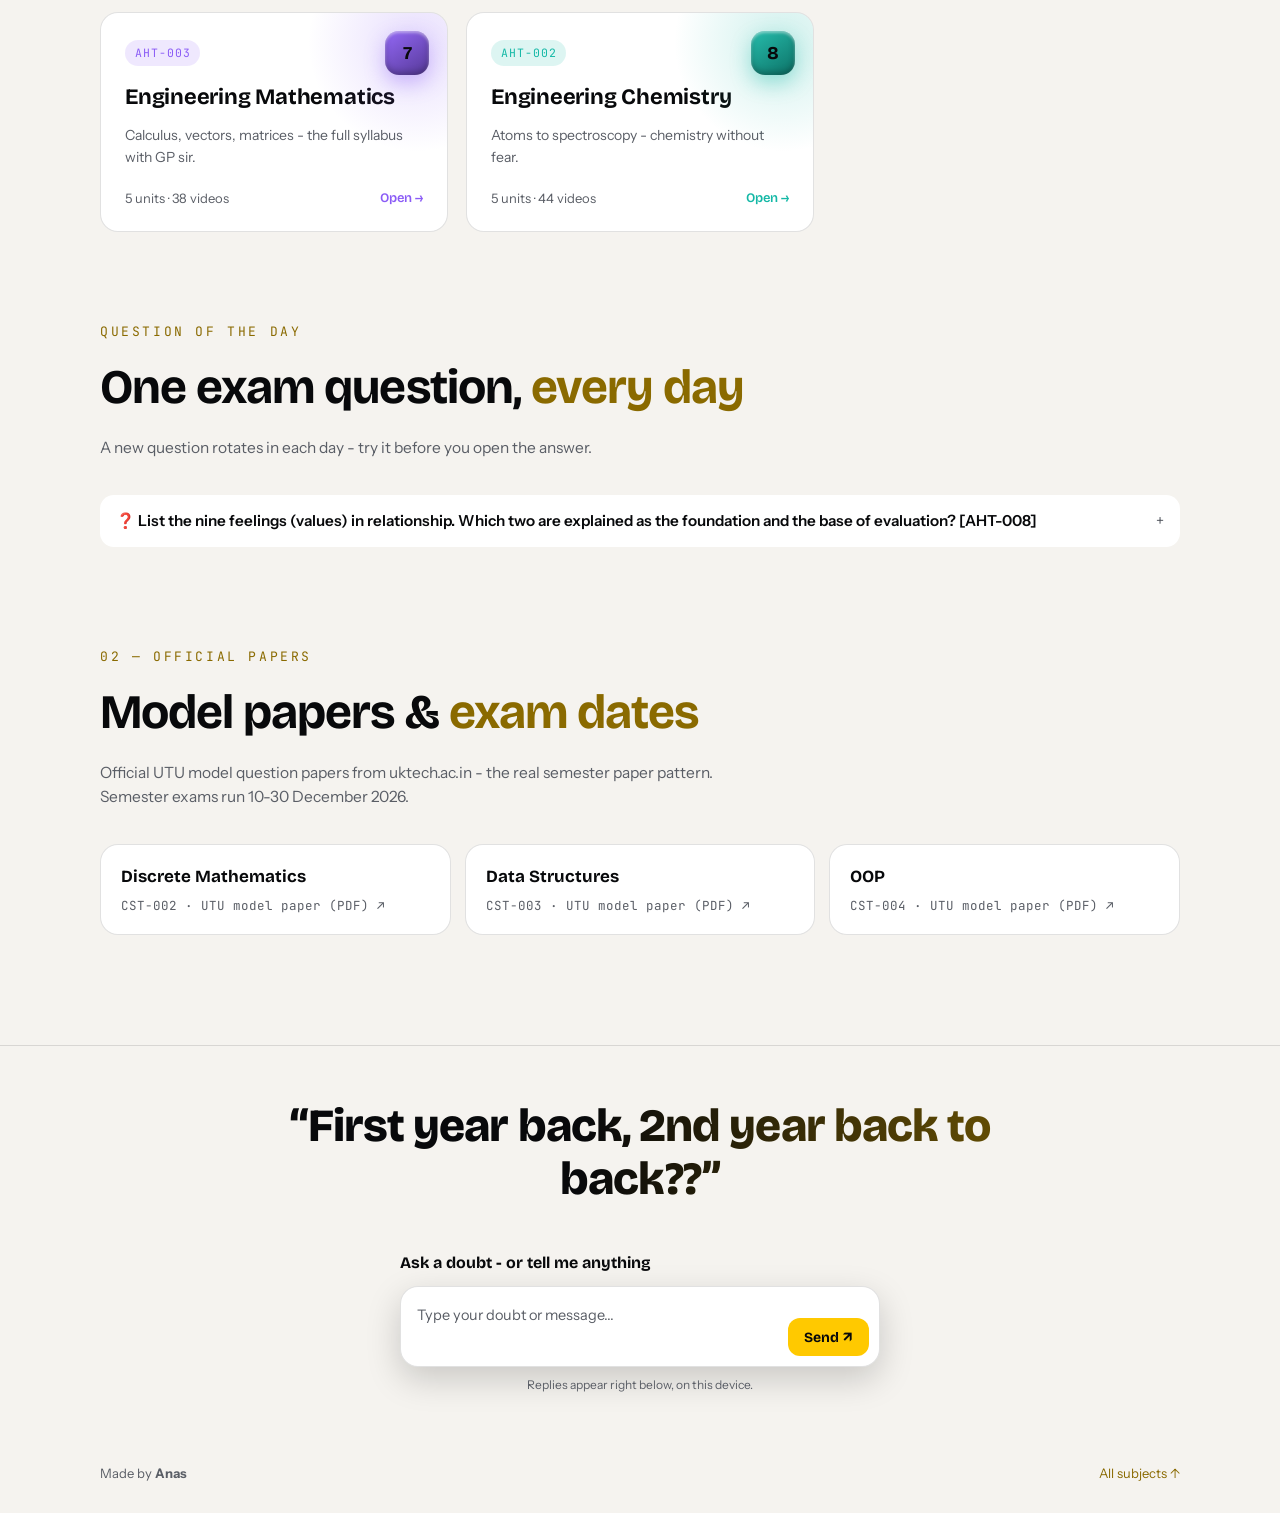
==== commit bc3d06e6: "Per-unit notes PDF after each unit videos (40 PDFs) + complete PDF at page bottom (8)" ====
--- a/index.html
+++ b/index.html
@@ -13,8 +13,8 @@
 <link rel="preconnect" href="https://fonts.googleapis.com">
 <link rel="preconnect" href="https://fonts.gstatic.com" crossorigin>
 <link href="https://fonts.googleapis.com/css2?family=Bricolage+Grotesque:opsz,wght@12..96,400;12..96,600;12..96,700;12..96,800&family=Instrument+Sans:ital,wght@0,400;0,500;0,600;0,700;1,400&family=JetBrains+Mono:wght@400;600&display=swap" rel="stylesheet">
-<script src="assets/mode.js?v=1794459758"></script>
-<link rel="stylesheet" href="assets/style.css?v=1794459758">
+<script src="assets/mode.js?v=1794459906"></script>
+<link rel="stylesheet" href="assets/style.css?v=1794459906">
 </head>
 <body data-page="hub">
 <div class="page-loader"><span>Study Materials <b>by Anas</b></span></div>
@@ -179,9 +179,9 @@
   </div>
 </footer>
 <div class="watermark">Anas</div>
-<script src="./assets/app.js?v=1794459758"></script>
-<script src="./assets/planner-data.js?v=1794459758"></script>
-<script src="./assets/features.js?v=1794459758"></script>
+<script src="./assets/app.js?v=1794459906"></script>
+<script src="./assets/planner-data.js?v=1794459906"></script>
+<script src="./assets/features.js?v=1794459906"></script>
 
 </body>
 </html>
